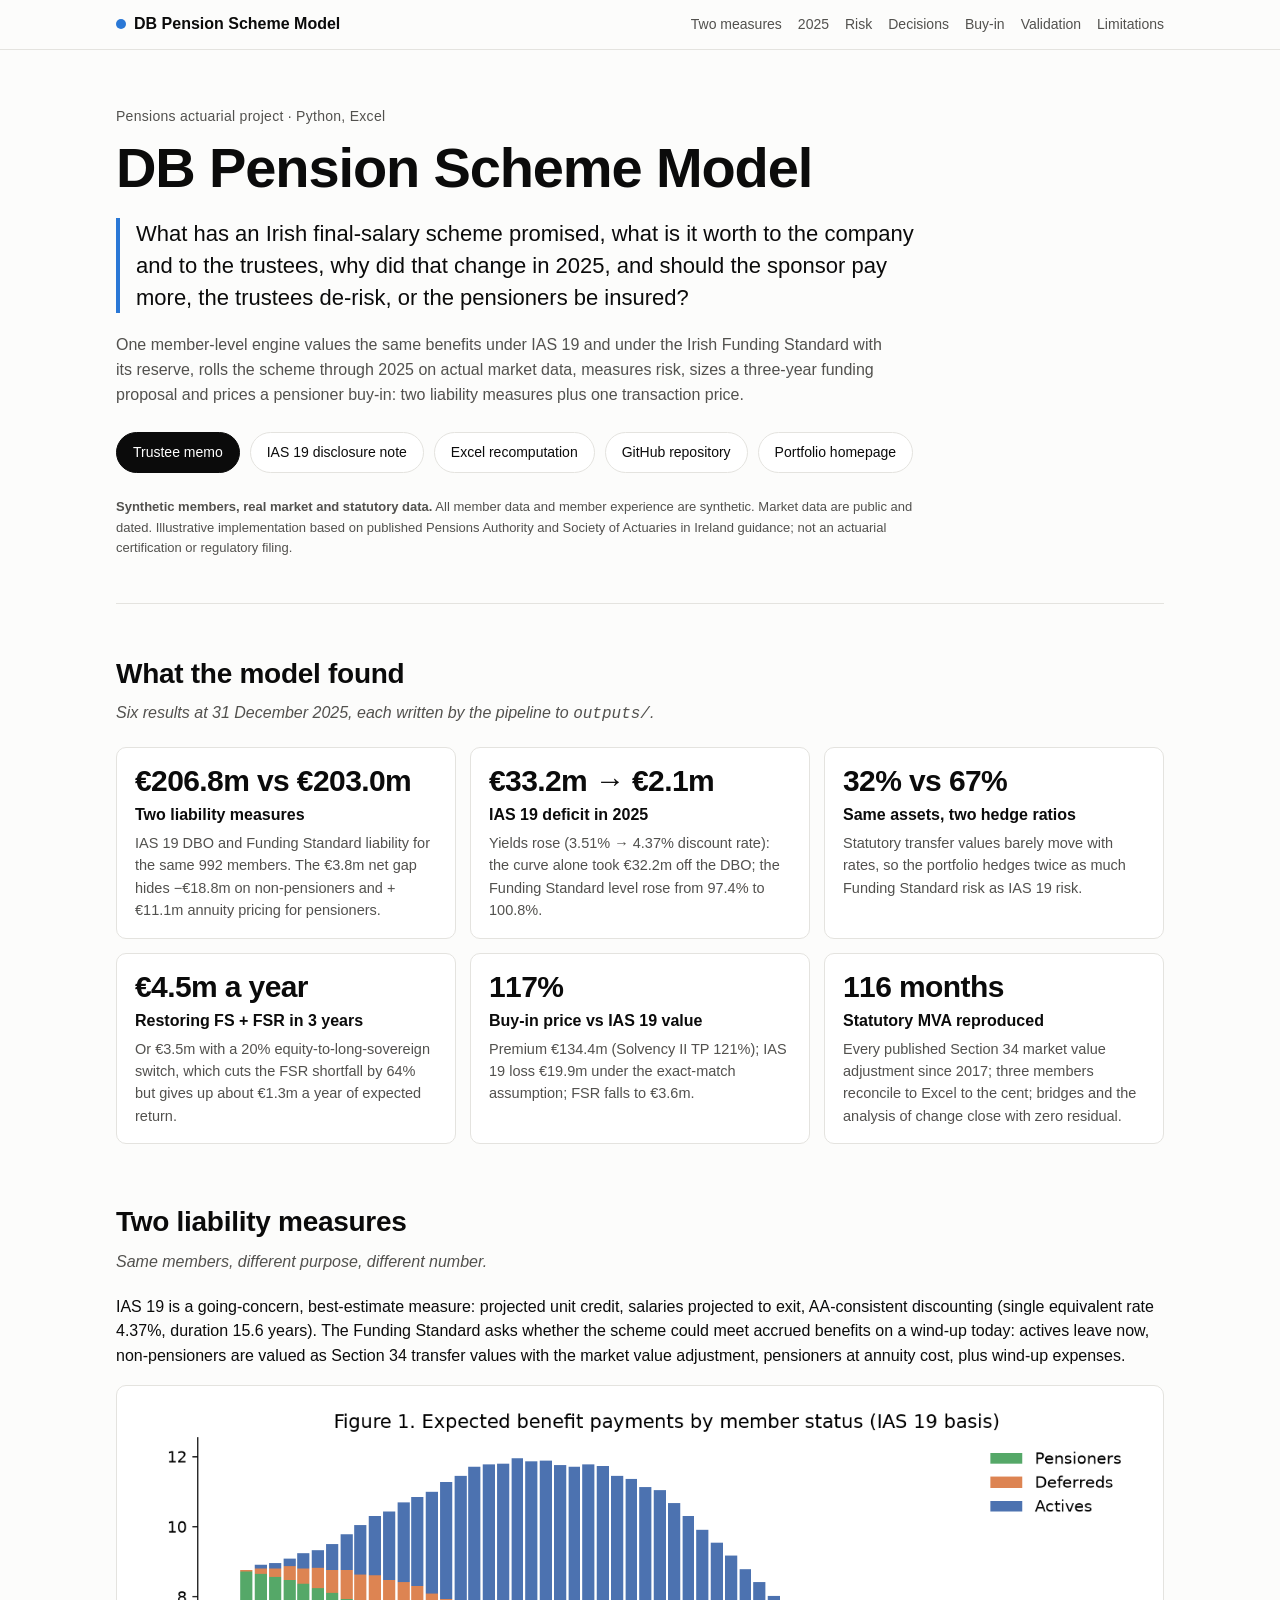
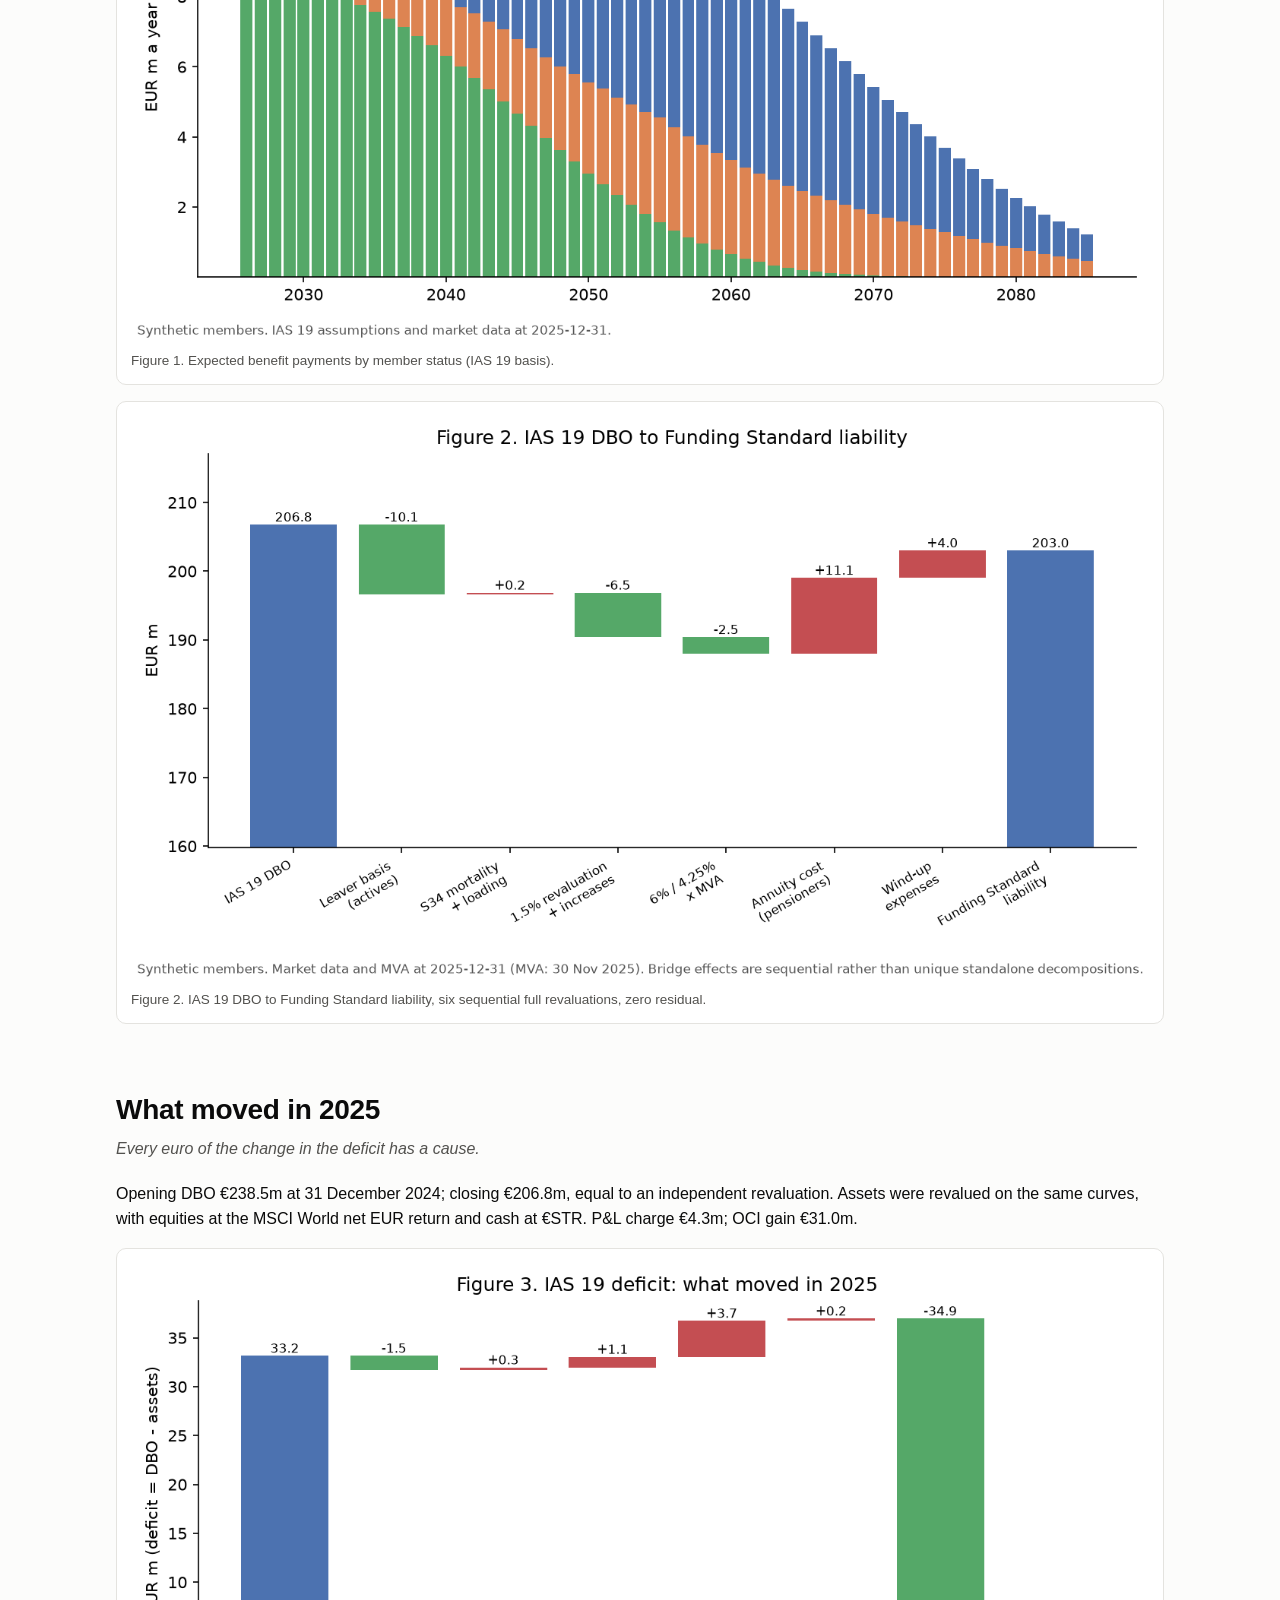
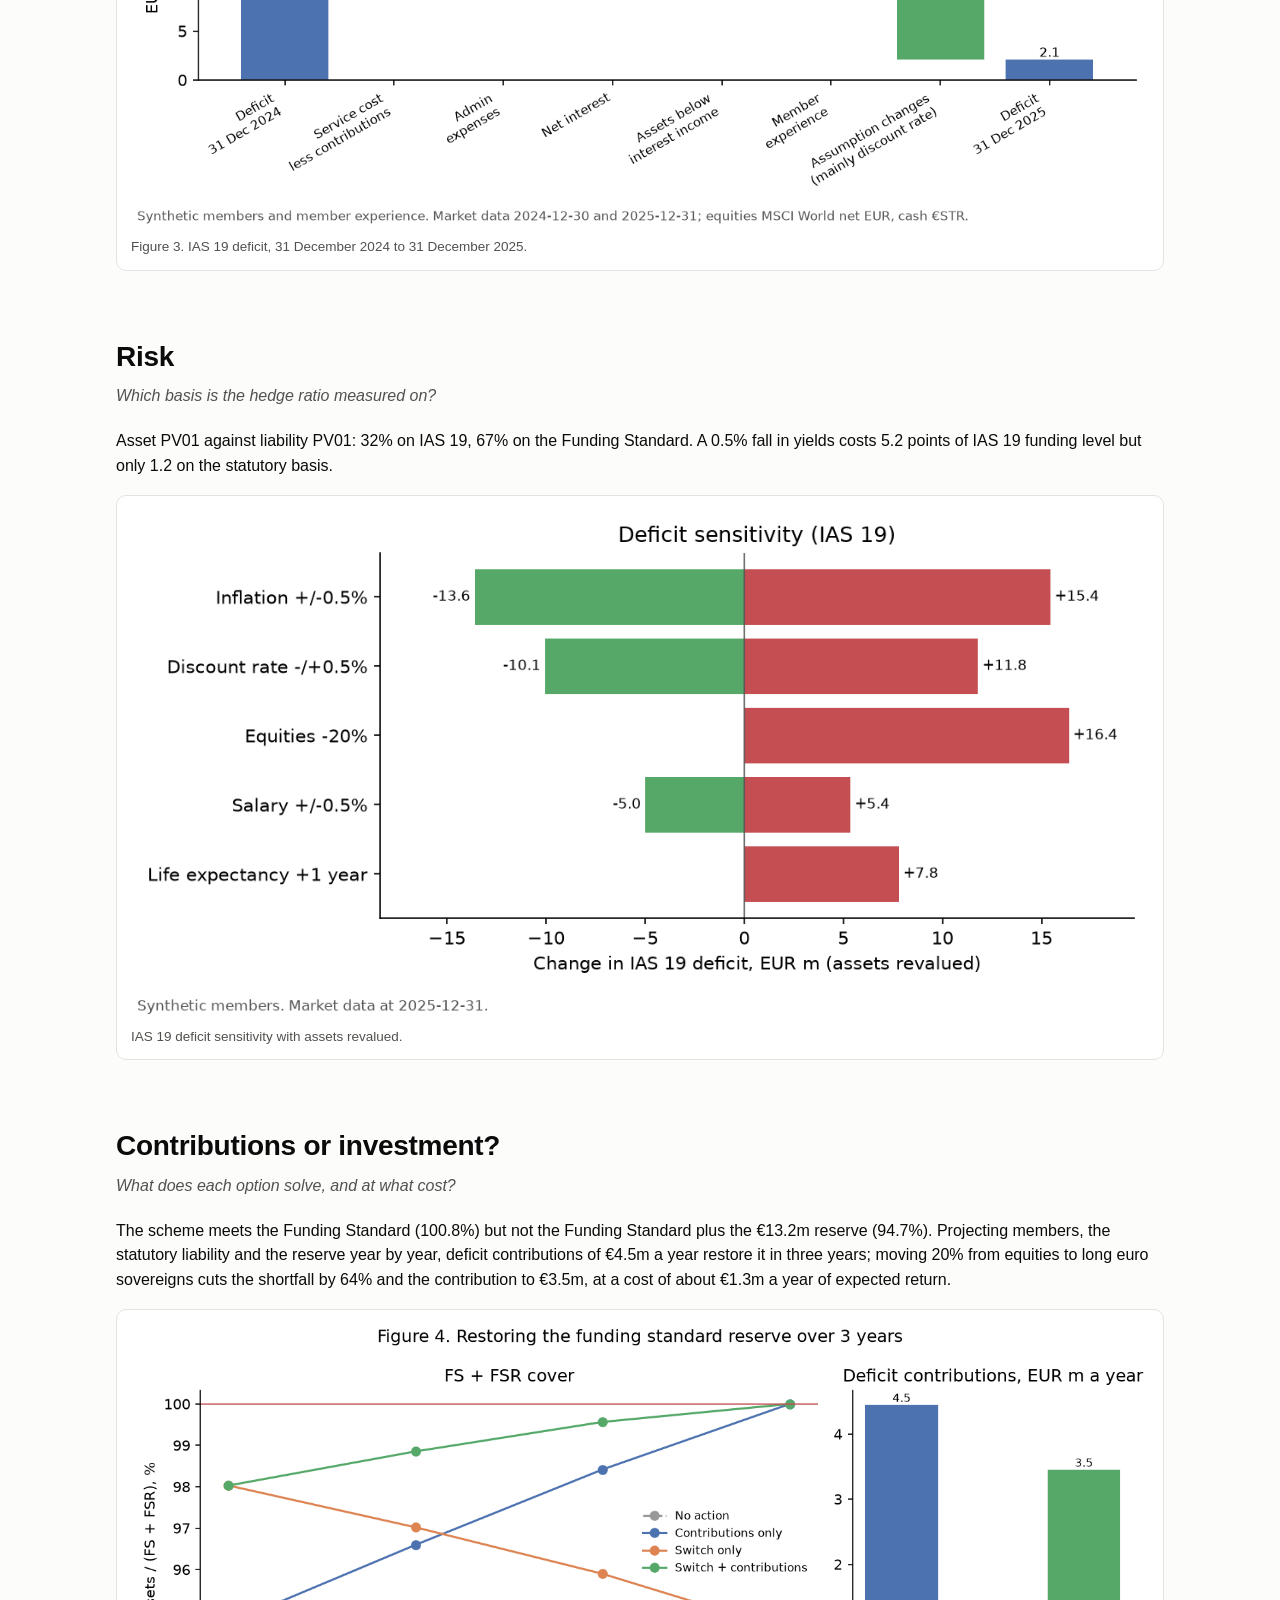
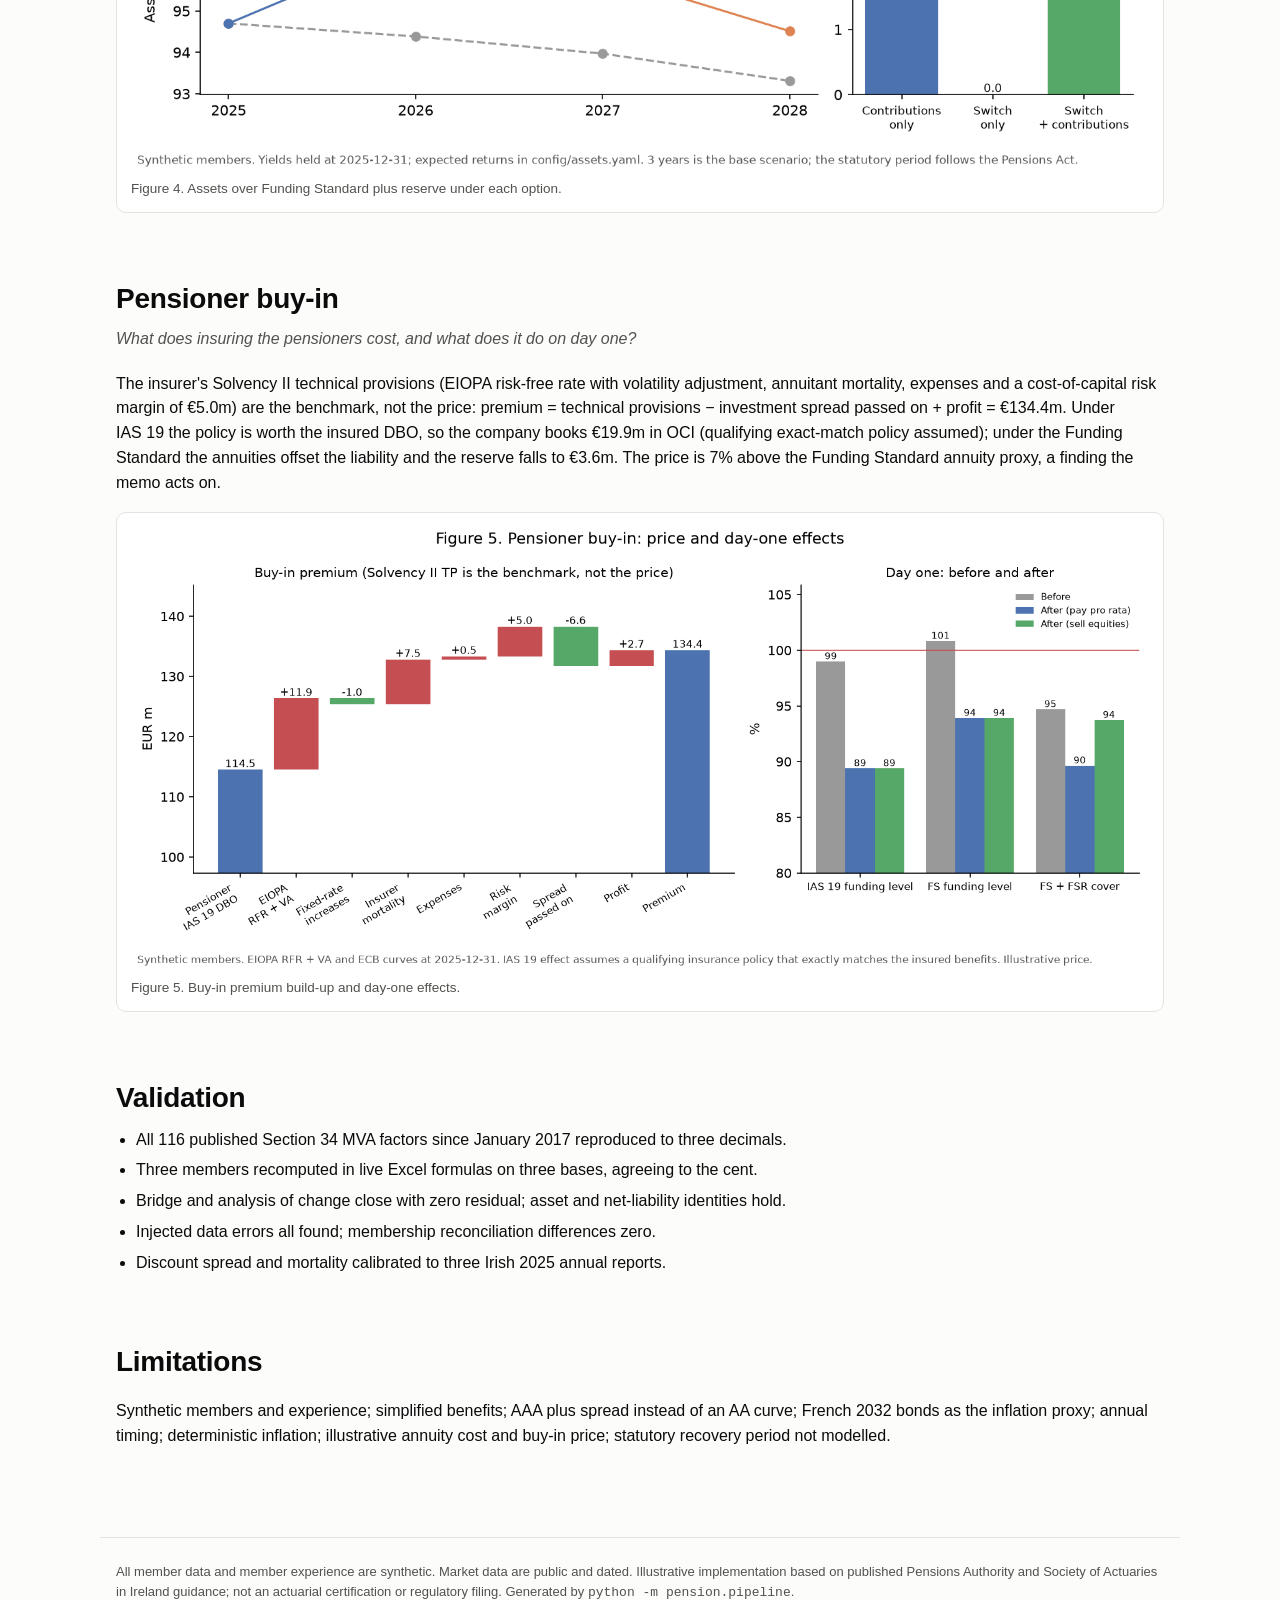
==== docs/index.html @ 8f92ecb2 "M12: packaging (memo, README, GitHub Pages page) Trustee memo, README and docs/index.html generated " ====
<!doctype html>
<html lang="en">
<head>
  <meta charset="utf-8">
  <meta name="viewport" content="width=device-width, initial-scale=1">
  <title>DB Pension Scheme Model</title>
  <meta name="description" content="IAS 19, the Irish Funding Standard and reserve, a 2025 analysis of change, risk, a funding proposal and a pensioner buy-in for a synthetic Irish final-salary scheme.">
  <link rel="icon" type="image/svg+xml" href="./assets/favicon.svg">
  <link rel="stylesheet" href="./styles/site.css">
</head>
<body>
<header class="topbar">
  <div class="topbar-inner">
    <a class="brand" href="#top"><span class="brand-dot"></span>DB Pension <span class="long">Scheme Model</span></a>
    <nav class="topnav" aria-label="Sections">
      <a href="#measures">Two measures</a>
      <a href="#change">2025</a>
      <a href="#risk">Risk</a>
      <a href="#decisions">Decisions</a>
      <a href="#buyin">Buy-in</a>
      <a href="#validation">Validation</a>
      <a href="#limitations">Limitations</a>
    </nav>
  </div>
</header>
<main id="top">
  <section class="hero" aria-labelledby="title">
    <p class="eyebrow">Pensions actuarial project · Python, Excel</p>
    <h1 id="title">DB Pension Scheme Model</h1>
    <p class="question">What has an Irish final-salary scheme promised, what is it worth to the company and to the trustees, why did that change in 2025, and should the sponsor pay more, the trustees de-risk, or the pensioners be insured?</p>
    <p class="lede">One member-level engine values the same benefits under IAS&nbsp;19 and under the Irish Funding Standard with its reserve, rolls the scheme through 2025 on actual market data, measures risk, sizes a three-year funding proposal and prices a pensioner buy-in: two liability measures plus one transaction price.</p>
    <div class="links">
      <a class="btn primary" href="https://github.com/pnlync/db-pension/blob/main/reports/trustee_memo.md">Trustee memo</a>
      <a class="btn" href="https://github.com/pnlync/db-pension/blob/main/reports/disclosure_note.md">IAS 19 disclosure note</a>
      <a class="btn" href="./assets/excel_checks.xlsx">Excel recomputation</a>
      <a class="btn" href="https://github.com/pnlync/db-pension">GitHub repository</a>
      <a class="btn" href="https://pnlync.github.io/actuarial/">Portfolio homepage</a>
    </div>
    <p class="honesty"><strong>Synthetic members, real market and statutory data.</strong> All member data and member experience are synthetic. Market data are public and dated. Illustrative implementation based on published Pensions Authority and Society of Actuaries in Ireland guidance; not an actuarial certification or regulatory filing.</p>
  </section>

  <section id="overview"><h2>What the model found</h2>
    <p class="section-q">Six results at 31 December 2025, each written by the pipeline to <code>outputs/</code>.</p>
    <div class="findings"><div class="finding"><div class="num">€206.8m vs €203.0m</div><div class="label">Two liability measures</div><p>IAS 19 DBO and Funding Standard liability for the same 992 members. The €3.8m net gap hides −€18.8m on non-pensioners and +€11.1m annuity pricing for pensioners.</p></div><div class="finding"><div class="num">€33.2m → €2.1m</div><div class="label">IAS 19 deficit in 2025</div><p>Yields rose (3.51% → 4.37% discount rate): the curve alone took €32.2m off the DBO; the Funding Standard level rose from 97.4% to 100.8%.</p></div><div class="finding"><div class="num">32% vs 67%</div><div class="label">Same assets, two hedge ratios</div><p>Statutory transfer values barely move with rates, so the portfolio hedges twice as much Funding Standard risk as IAS 19 risk.</p></div><div class="finding"><div class="num">€4.5m a year</div><div class="label">Restoring FS + FSR in 3 years</div><p>Or €3.5m with a 20% equity-to-long-sovereign switch, which cuts the FSR shortfall by 64% but gives up about €1.3m a year of expected return.</p></div><div class="finding"><div class="num">117%</div><div class="label">Buy-in price vs IAS 19 value</div><p>Premium €134.4m (Solvency II TP 121%); IAS 19 loss €19.9m under the exact-match assumption; FSR falls to €3.6m.</p></div><div class="finding"><div class="num">116 months</div><div class="label">Statutory MVA reproduced</div><p>Every published Section 34 market value adjustment since 2017; three members reconcile to Excel to the cent; bridges and the analysis of change close with zero residual.</p></div></div>
  </section>

  <section id="measures"><h2>Two liability measures</h2>
    <p class="section-q">Same members, different purpose, different number.</p>
    <p>IAS&nbsp;19 is a going-concern, best-estimate measure: projected unit credit, salaries projected to exit, AA-consistent discounting (single equivalent rate 4.37%, duration 15.6 years). The Funding Standard asks whether the scheme could meet accrued benefits on a wind-up today: actives leave now, non-pensioners are valued as Section&nbsp;34 transfer values with the market value adjustment, pensioners at annuity cost, plus wind-up expenses.</p>
    <figure><img src="./figures/fig1_cashflows.png" alt="Figure 1. Expected benefit payments by member status (IAS 19 basis)." loading="lazy"><figcaption>Figure 1. Expected benefit payments by member status (IAS 19 basis).</figcaption></figure>
    <figure><img src="./figures/fig2_bridge.png" alt="Figure 2. IAS 19 DBO to Funding Standard liability, six sequential full revaluations, zero residual." loading="lazy"><figcaption>Figure 2. IAS 19 DBO to Funding Standard liability, six sequential full revaluations, zero residual.</figcaption></figure>
  </section>

  <section id="change"><h2>What moved in 2025</h2>
    <p class="section-q">Every euro of the change in the deficit has a cause.</p>
    <p>Opening DBO €238.5m at 31 December 2024; closing €206.8m, equal to an independent revaluation. Assets were revalued on the same curves, with equities at the MSCI World net EUR return and cash at €STR. P&amp;L charge €4.3m; OCI gain €31.0m.</p>
    <figure><img src="./figures/fig3_deficit_waterfall.png" alt="Figure 3. IAS 19 deficit, 31 December 2024 to 31 December 2025." loading="lazy"><figcaption>Figure 3. IAS 19 deficit, 31 December 2024 to 31 December 2025.</figcaption></figure>
  </section>

  <section id="risk"><h2>Risk</h2>
    <p class="section-q">Which basis is the hedge ratio measured on?</p>
    <p>Asset PV01 against liability PV01: 32% on IAS&nbsp;19, 67% on the Funding Standard. A 0.5% fall in yields costs 5.2 points of IAS&nbsp;19 funding level but only 1.2 on the statutory basis.</p>
    <figure><img src="./figures/fig_tornado.png" alt="IAS 19 deficit sensitivity with assets revalued." loading="lazy"><figcaption>IAS 19 deficit sensitivity with assets revalued.</figcaption></figure>
  </section>

  <section id="decisions"><h2>Contributions or investment?</h2>
    <p class="section-q">What does each option solve, and at what cost?</p>
    <p>The scheme meets the Funding Standard (100.8%) but not the Funding Standard plus the €13.2m reserve (94.7%). Projecting members, the statutory liability and the reserve year by year, deficit contributions of €4.5m a year restore it in three years; moving 20% from equities to long euro sovereigns cuts the shortfall by 64% and the contribution to €3.5m, at a cost of about €1.3m a year of expected return.</p>
    <figure><img src="./figures/fig4_funding_paths.png" alt="Figure 4. Assets over Funding Standard plus reserve under each option." loading="lazy"><figcaption>Figure 4. Assets over Funding Standard plus reserve under each option.</figcaption></figure>
  </section>

  <section id="buyin"><h2>Pensioner buy-in</h2>
    <p class="section-q">What does insuring the pensioners cost, and what does it do on day one?</p>
    <p>The insurer's Solvency&nbsp;II technical provisions (EIOPA risk-free rate with volatility adjustment, annuitant mortality, expenses and a cost-of-capital risk margin of €5.0m) are the benchmark, not the price: premium = technical provisions − investment spread passed on + profit = €134.4m. Under IAS&nbsp;19 the policy is worth the insured DBO, so the company books €19.9m in OCI (qualifying exact-match policy assumed); under the Funding Standard the annuities offset the liability and the reserve falls to €3.6m. The price is 7% above the Funding Standard annuity proxy, a finding the memo acts on.</p>
    <figure><img src="./figures/fig5_buyin.png" alt="Figure 5. Buy-in premium build-up and day-one effects." loading="lazy"><figcaption>Figure 5. Buy-in premium build-up and day-one effects.</figcaption></figure>
  </section>

  <section id="validation"><h2>Validation</h2>
    <ul class="tight">
      <li>All 116 published Section 34 MVA factors since January 2017 reproduced to three decimals.</li>
      <li>Three members recomputed in live Excel formulas on three bases, agreeing to the cent.</li>
      <li>Bridge and analysis of change close with zero residual; asset and net-liability identities hold.</li>
      <li>Injected data errors all found; membership reconciliation differences zero.</li>
      <li>Discount spread and mortality calibrated to three Irish 2025 annual reports.</li>
    </ul>
  </section>

  <section id="limitations"><h2>Limitations</h2>
    <p>Synthetic members and experience; simplified benefits; AAA plus spread instead of an AA curve; French 2032 bonds as the inflation proxy; annual timing; deterministic inflation; illustrative annuity cost and buy-in price; statutory recovery period not modelled.</p>
  </section>
</main>
<footer>All member data and member experience are synthetic. Market data are public and dated. Illustrative implementation based on published Pensions Authority and Society of Actuaries in Ireland guidance; not an actuarial certification or regulatory filing. Generated by <code>python -m pension.pipeline</code>.</footer>
</body>
</html>
---- docs/styles/site.css ----
:root {
  --surface: #fcfcfb;
  --panel: #f4f3ef;
  --ink: #0b0b0b;
  --ink-2: #52514e;
  --rule: #e4e3df;
  --accent: #2a78d6;
  --accent-2: #eb6834;
  --max: 1080px;
}

* { box-sizing: border-box; }
html { scroll-behavior: smooth; }
body {
  margin: 0;
  background: var(--surface);
  color: var(--ink);
  font: 16px/1.55 "Helvetica Neue", Arial, system-ui, sans-serif;
}
a { color: var(--accent); text-decoration: none; }
a:hover { text-decoration: underline; }
img { max-width: 100%; height: auto; display: block; }

.topbar {
  position: sticky; top: 0; z-index: 10;
  background: rgba(252, 252, 251, 0.94);
  backdrop-filter: blur(6px);
  border-bottom: 1px solid var(--rule);
}
.topbar-inner {
  max-width: var(--max); margin: 0 auto; padding: 12px 16px;
  display: flex; gap: 20px; align-items: center; justify-content: space-between;
}
.brand { font-weight: 700; color: var(--ink); white-space: nowrap; }
.brand-dot { display: inline-block; width: 10px; height: 10px; border-radius: 50%; background: var(--accent); margin-right: 8px; }
.topnav { display: flex; gap: 16px; overflow-x: auto; font-size: 14px; scrollbar-width: none; }
.topnav a { color: var(--ink-2); white-space: nowrap; }
.topnav a:hover { color: var(--ink); }

main { max-width: var(--max); margin: 0 auto; padding: 0 16px 64px; }

.hero { padding: 56px 0 32px; border-bottom: 1px solid var(--rule); }
.eyebrow { color: var(--ink-2); font-size: 14px; letter-spacing: 0.02em; margin: 0 0 12px; }
.hero h1 { font-size: clamp(34px, 6vw, 56px); line-height: 1.04; margin: 0 0 20px; letter-spacing: -0.02em; }
.question {
  font-size: clamp(18px, 2.3vw, 22px); line-height: 1.45; max-width: 820px; margin: 0 0 20px;
  border-left: 4px solid var(--accent); padding-left: 16px;
}
.lede { color: var(--ink-2); max-width: 780px; margin: 0 0 24px; }
.links { display: flex; flex-wrap: wrap; gap: 10px; }
.btn {
  display: inline-block; padding: 9px 16px; border-radius: 999px; border: 1px solid var(--rule);
  background: #fff; color: var(--ink); font-size: 14px;
}
.btn.primary { background: var(--ink); color: #fff; border-color: var(--ink); }
.btn:hover { text-decoration: none; border-color: var(--ink-2); }
.honesty { margin-top: 24px; font-size: 13px; color: var(--ink-2); max-width: 820px; }

section { padding: 48px 0 8px; scroll-margin-top: 56px; }
section h2 { font-size: 28px; margin: 0 0 6px; letter-spacing: -0.01em; }
.section-q { color: var(--ink-2); margin: 0 0 20px; font-style: italic; }
section h3 { font-size: 17px; margin: 24px 0 8px; }

.findings { display: grid; grid-template-columns: repeat(auto-fit, minmax(300px, 1fr)); gap: 14px; margin-top: 8px; }
.finding { background: #fff; border: 1px solid var(--rule); border-radius: 10px; padding: 16px 18px; }
.finding .num { font-size: 30px; font-weight: 700; letter-spacing: -0.02em; line-height: 1.1; }
.finding .label { font-weight: 600; margin: 6px 0 4px; }
.finding p { margin: 0; color: var(--ink-2); font-size: 14.5px; }

.chain { display: flex; flex-wrap: wrap; gap: 8px; align-items: center; margin: 8px 0 0; font-size: 14px; }
.chain span { background: var(--panel); border-radius: 6px; padding: 6px 10px; }
.chain i { color: var(--ink-2); font-style: normal; }

figure { margin: 16px 0 8px; background: #fff; border: 1px solid var(--rule); border-radius: 10px; padding: 10px; }
figcaption { font-size: 13.5px; color: var(--ink-2); padding: 8px 4px 2px; }
.two-col { display: grid; grid-template-columns: 1fr 1fr; gap: 16px; }

.table-wrap { overflow-x: auto; margin: 12px 0; }
table { border-collapse: collapse; width: 100%; font-size: 14px; min-width: 520px; }
th, td { text-align: left; padding: 7px 10px; border-bottom: 1px solid var(--rule); vertical-align: top; }
th { border-bottom: 2px solid var(--ink); font-weight: 600; }
td.n, th.n { text-align: right; font-variant-numeric: tabular-nums; white-space: nowrap; }

.note { background: var(--panel); border-radius: 8px; padding: 12px 14px; font-size: 14.5px; margin: 14px 0; }
.note strong { color: var(--ink); }
ul.tight { padding-left: 20px; margin: 8px 0; }
ul.tight li { margin-bottom: 6px; }

footer { max-width: var(--max); margin: 0 auto; padding: 24px 16px 48px; color: var(--ink-2); font-size: 13px; border-top: 1px solid var(--rule); }

@media (max-width: 760px) {
  .two-col { grid-template-columns: 1fr; }
  .topnav { gap: 12px; }
  .brand span.long { display: none; }
  section h2 { font-size: 24px; }
}
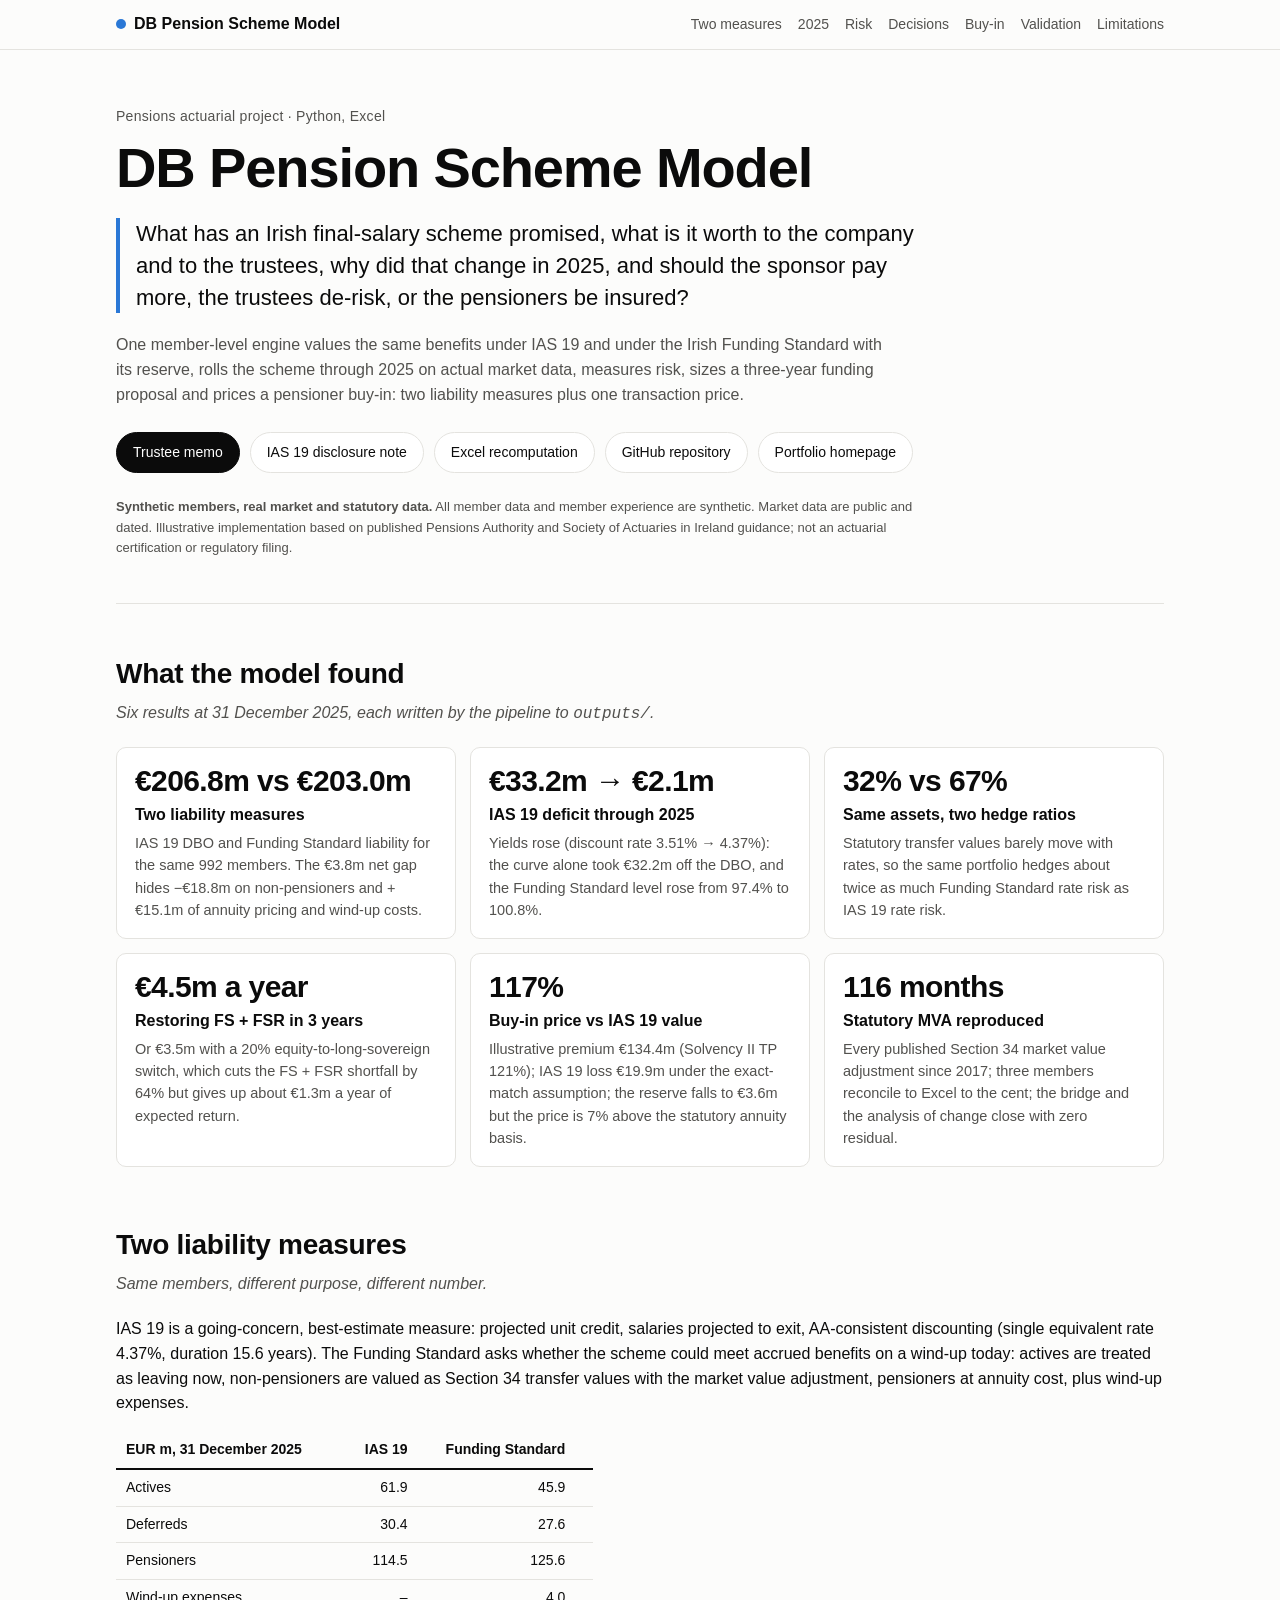
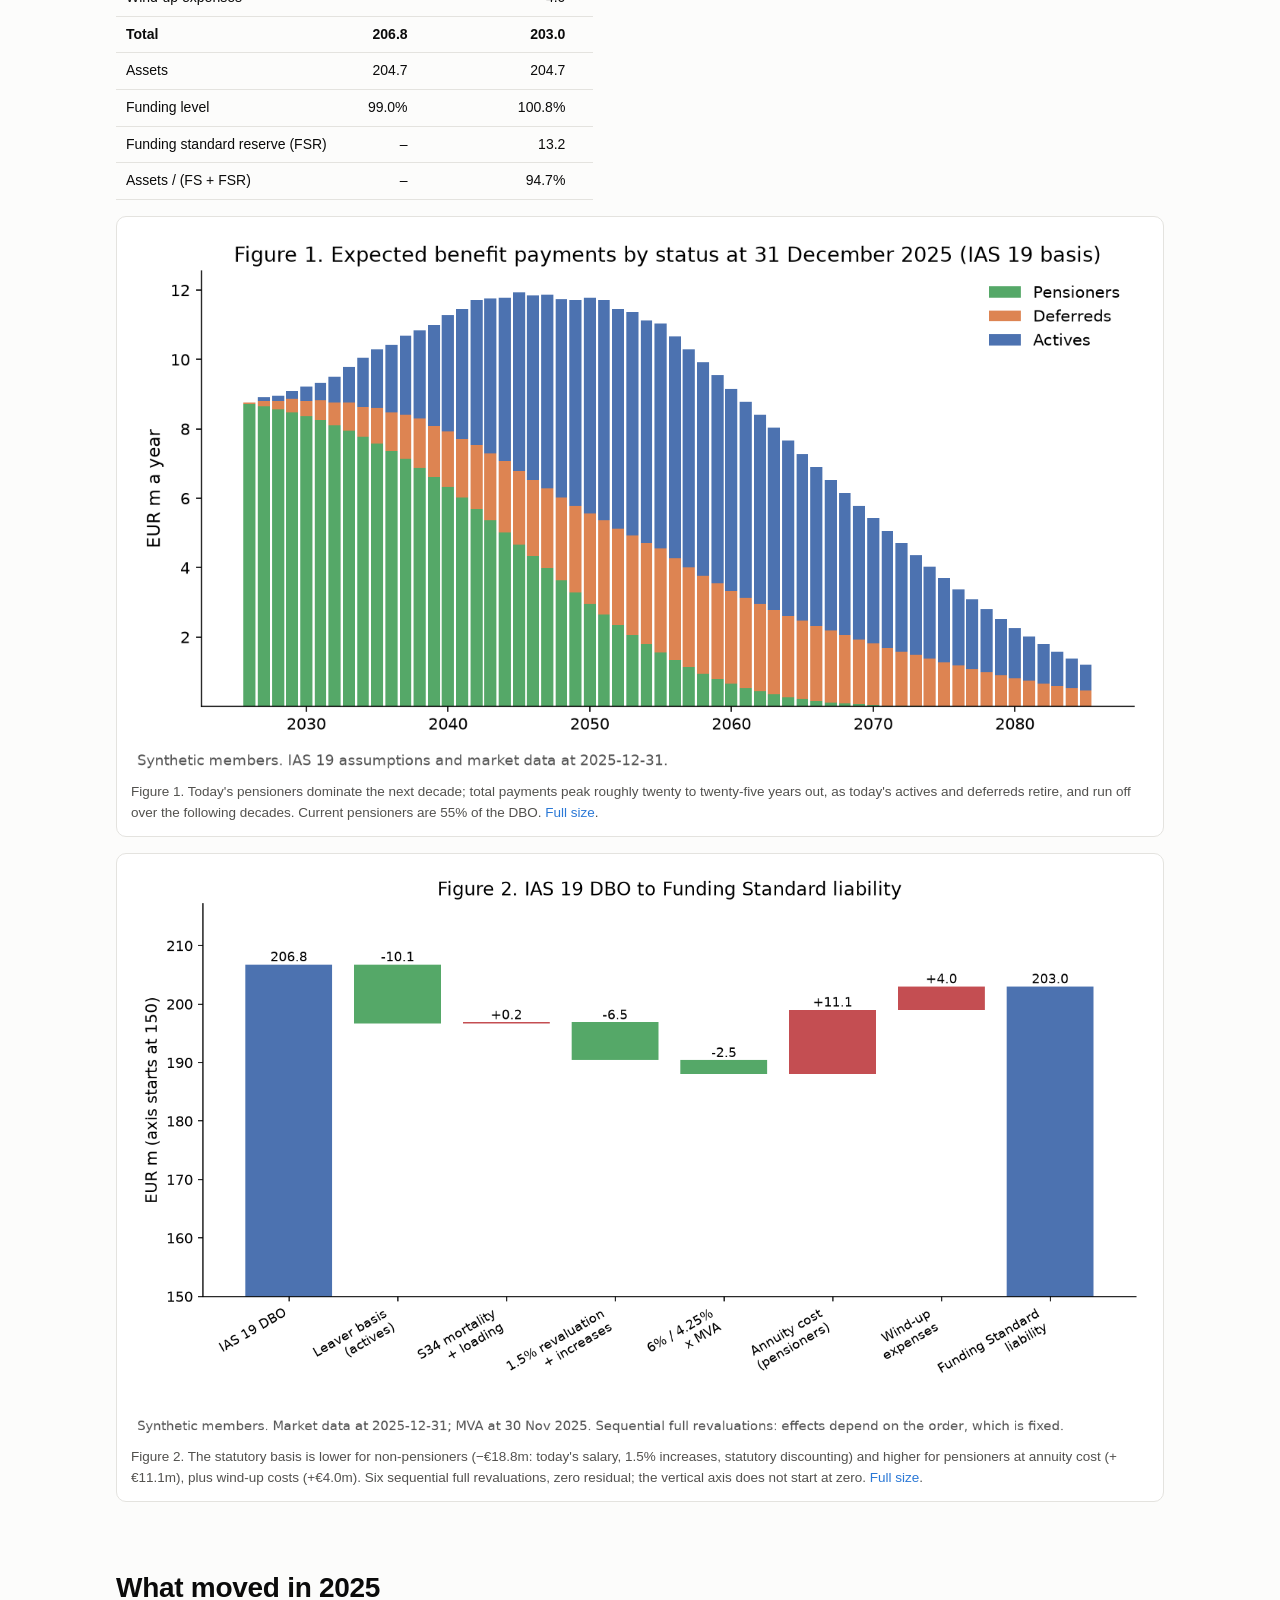
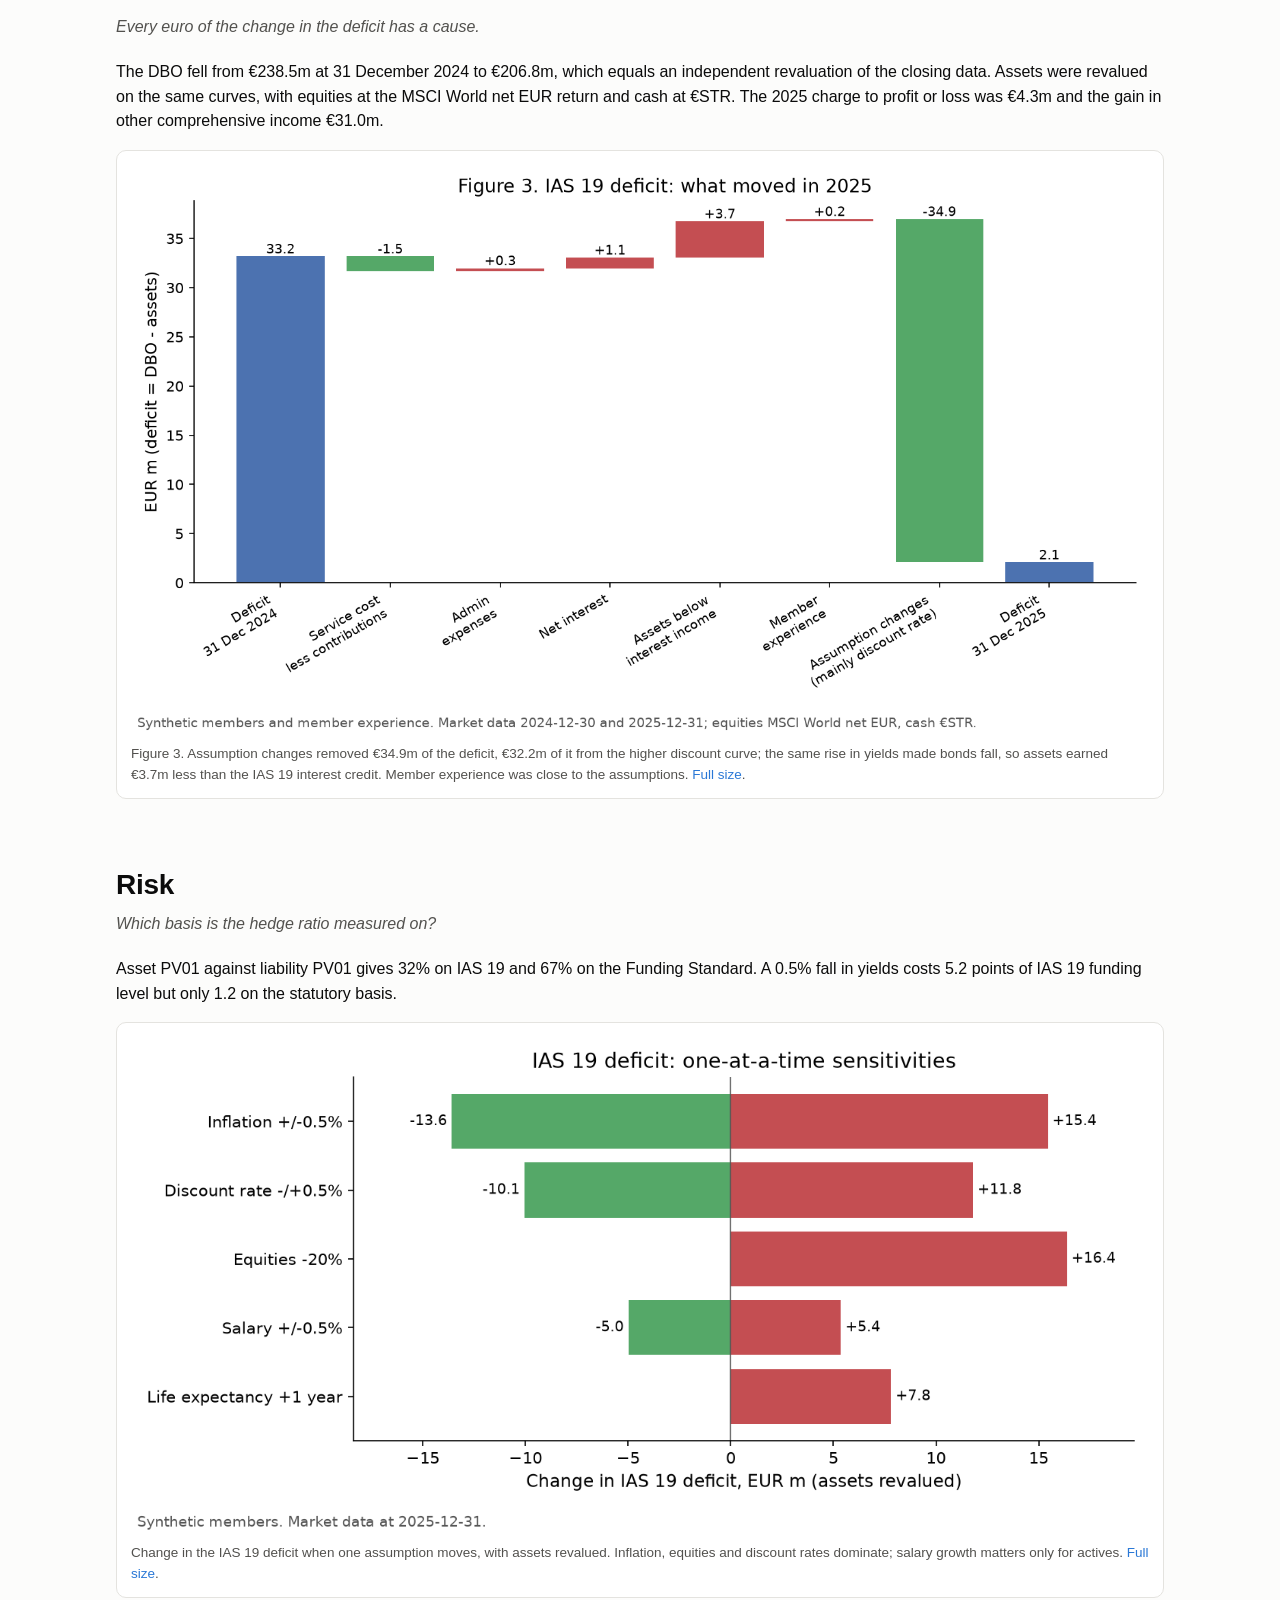
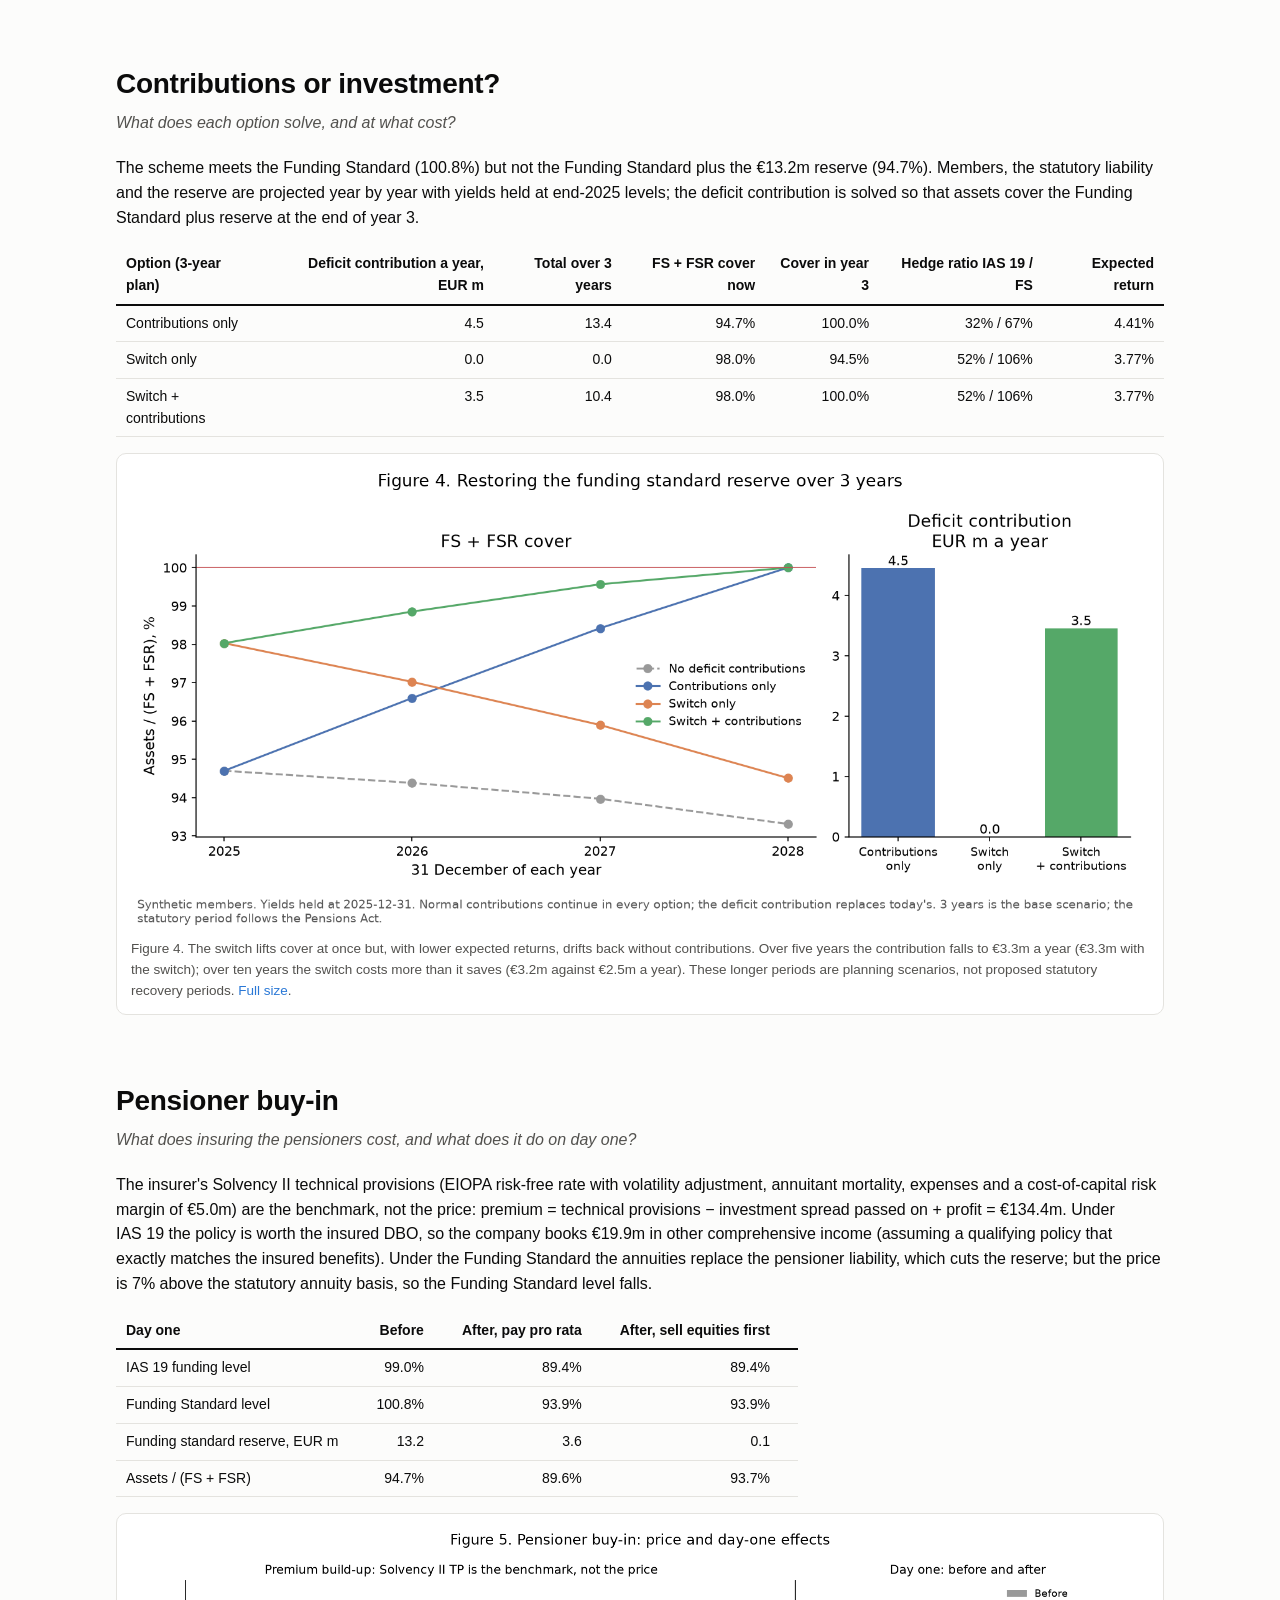
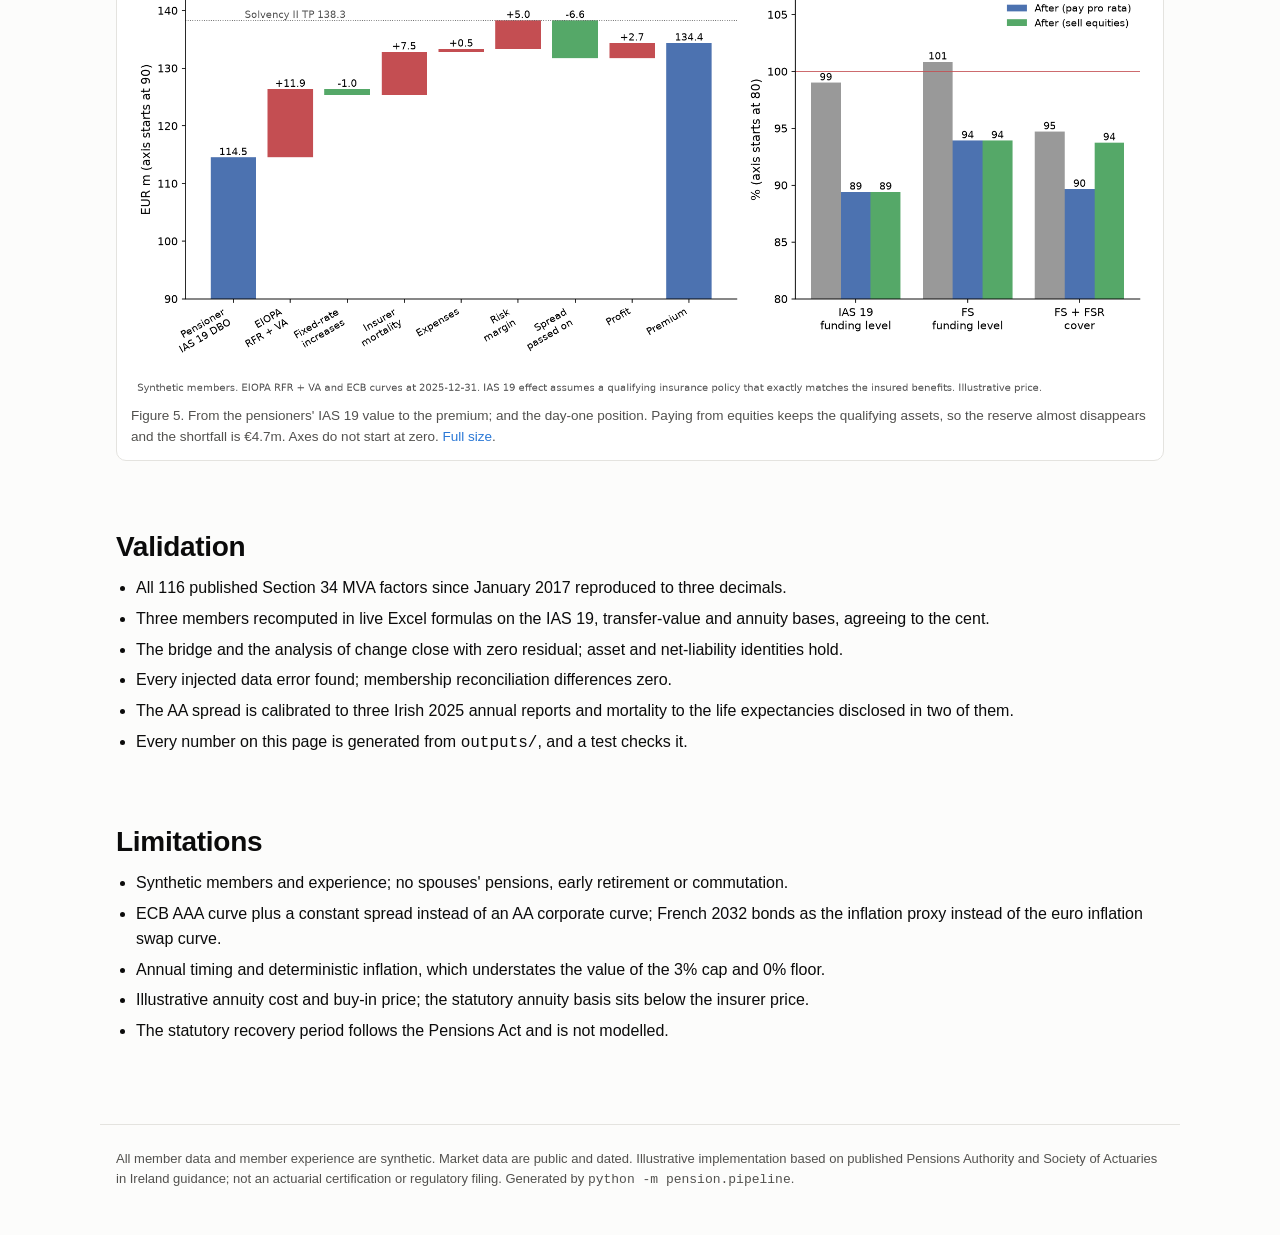
==== commit 76c45909: "Review fixes: page tables, figure legibility and wording Web page: HTML tables for the two measures," ====
--- a/docs/index.html
+++ b/docs/index.html
@@ -7,6 +7,12 @@
   <meta name="description" content="IAS 19, the Irish Funding Standard and reserve, a 2025 analysis of change, risk, a funding proposal and a pensioner buy-in for a synthetic Irish final-salary scheme.">
   <link rel="icon" type="image/svg+xml" href="./assets/favicon.svg">
   <link rel="stylesheet" href="./styles/site.css">
+  <style>
+    table.compact { min-width: 0; width: auto; }
+    table.compact td, table.compact th { padding-right: 28px; }
+    th.n { white-space: normal; }
+    @media (max-width: 760px) { table { font-size: 13px; } th, td { padding: 6px 6px; } }
+  </style>
 </head>
 <body>
 <header class="topbar">
@@ -39,54 +45,64 @@
     <p class="honesty"><strong>Synthetic members, real market and statutory data.</strong> All member data and member experience are synthetic. Market data are public and dated. Illustrative implementation based on published Pensions Authority and Society of Actuaries in Ireland guidance; not an actuarial certification or regulatory filing.</p>
   </section>
 
-  <section id="overview"><h2>What the model found</h2>
+  <section id="overview" aria-labelledby="h-overview"><h2 id="h-overview">What the model found</h2>
     <p class="section-q">Six results at 31 December 2025, each written by the pipeline to <code>outputs/</code>.</p>
-    <div class="findings"><div class="finding"><div class="num">€206.8m vs €203.0m</div><div class="label">Two liability measures</div><p>IAS 19 DBO and Funding Standard liability for the same 992 members. The €3.8m net gap hides −€18.8m on non-pensioners and +€11.1m annuity pricing for pensioners.</p></div><div class="finding"><div class="num">€33.2m → €2.1m</div><div class="label">IAS 19 deficit in 2025</div><p>Yields rose (3.51% → 4.37% discount rate): the curve alone took €32.2m off the DBO; the Funding Standard level rose from 97.4% to 100.8%.</p></div><div class="finding"><div class="num">32% vs 67%</div><div class="label">Same assets, two hedge ratios</div><p>Statutory transfer values barely move with rates, so the portfolio hedges twice as much Funding Standard risk as IAS 19 risk.</p></div><div class="finding"><div class="num">€4.5m a year</div><div class="label">Restoring FS + FSR in 3 years</div><p>Or €3.5m with a 20% equity-to-long-sovereign switch, which cuts the FSR shortfall by 64% but gives up about €1.3m a year of expected return.</p></div><div class="finding"><div class="num">117%</div><div class="label">Buy-in price vs IAS 19 value</div><p>Premium €134.4m (Solvency II TP 121%); IAS 19 loss €19.9m under the exact-match assumption; FSR falls to €3.6m.</p></div><div class="finding"><div class="num">116 months</div><div class="label">Statutory MVA reproduced</div><p>Every published Section 34 market value adjustment since 2017; three members reconcile to Excel to the cent; bridges and the analysis of change close with zero residual.</p></div></div>
+    <div class="findings"><div class="finding"><div class="num">€206.8m vs €203.0m</div><div class="label">Two liability measures</div><p>IAS&nbsp;19 DBO and Funding Standard liability for the same 992 members. The €3.8m net gap hides −€18.8m on non-pensioners and +€15.1m of annuity pricing and wind-up costs.</p></div><div class="finding"><div class="num">€33.2m → €2.1m</div><div class="label">IAS 19 deficit through 2025</div><p>Yields rose (discount rate 3.51% → 4.37%): the curve alone took €32.2m off the DBO, and the Funding Standard level rose from 97.4% to 100.8%.</p></div><div class="finding"><div class="num">32% vs 67%</div><div class="label">Same assets, two hedge ratios</div><p>Statutory transfer values barely move with rates, so the same portfolio hedges about twice as much Funding Standard rate risk as IAS&nbsp;19 rate risk.</p></div><div class="finding"><div class="num">€4.5m a year</div><div class="label">Restoring FS + FSR in 3 years</div><p>Or €3.5m with a 20% equity-to-long-sovereign switch, which cuts the FS + FSR shortfall by 64% but gives up about €1.3m a year of expected return.</p></div><div class="finding"><div class="num">117%</div><div class="label">Buy-in price vs IAS 19 value</div><p>Illustrative premium €134.4m (Solvency&nbsp;II TP 121%); IAS&nbsp;19 loss €19.9m under the exact-match assumption; the reserve falls to €3.6m but the price is 7% above the statutory annuity basis.</p></div><div class="finding"><div class="num">116 months</div><div class="label">Statutory MVA reproduced</div><p>Every published Section&nbsp;34 market value adjustment since 2017; three members reconcile to Excel to the cent; the bridge and the analysis of change close with zero residual.</p></div></div>
   </section>
 
-  <section id="measures"><h2>Two liability measures</h2>
+  <section id="measures" aria-labelledby="h-measures"><h2 id="h-measures">Two liability measures</h2>
     <p class="section-q">Same members, different purpose, different number.</p>
-    <p>IAS&nbsp;19 is a going-concern, best-estimate measure: projected unit credit, salaries projected to exit, AA-consistent discounting (single equivalent rate 4.37%, duration 15.6 years). The Funding Standard asks whether the scheme could meet accrued benefits on a wind-up today: actives leave now, non-pensioners are valued as Section&nbsp;34 transfer values with the market value adjustment, pensioners at annuity cost, plus wind-up expenses.</p>
-    <figure><img src="./figures/fig1_cashflows.png" alt="Figure 1. Expected benefit payments by member status (IAS 19 basis)." loading="lazy"><figcaption>Figure 1. Expected benefit payments by member status (IAS 19 basis).</figcaption></figure>
-    <figure><img src="./figures/fig2_bridge.png" alt="Figure 2. IAS 19 DBO to Funding Standard liability, six sequential full revaluations, zero residual." loading="lazy"><figcaption>Figure 2. IAS 19 DBO to Funding Standard liability, six sequential full revaluations, zero residual.</figcaption></figure>
+    <p>IAS&nbsp;19 is a going-concern, best-estimate measure: projected unit credit, salaries projected to exit, AA-consistent discounting (single equivalent rate 4.37%, duration 15.6 years). The Funding Standard asks whether the scheme could meet accrued benefits on a wind-up today: actives are treated as leaving now, non-pensioners are valued as Section&nbsp;34 transfer values with the market value adjustment, pensioners at annuity cost, plus wind-up expenses.</p>
+    <div class="table-wrap"><table class="compact"><thead><tr><th>EUR m, 31 December 2025</th><th class=n>IAS 19</th><th class=n>Funding Standard</th></tr></thead><tbody><tr><td>Actives</td><td class=n>61.9</td><td class=n>45.9</td></tr><tr><td>Deferreds</td><td class=n>30.4</td><td class=n>27.6</td></tr><tr><td>Pensioners</td><td class=n>114.5</td><td class=n>125.6</td></tr><tr><td>Wind-up expenses</td><td class=n>–</td><td class=n>4.0</td></tr><tr><td><strong>Total</strong></td><td class=n><strong>206.8</strong></td><td class=n><strong>203.0</strong></td></tr><tr><td>Assets</td><td class=n>204.7</td><td class=n>204.7</td></tr><tr><td>Funding level</td><td class=n>99.0%</td><td class=n>100.8%</td></tr><tr><td>Funding standard reserve (FSR)</td><td class=n>–</td><td class=n>13.2</td></tr><tr><td>Assets / (FS + FSR)</td><td class=n>–</td><td class=n>94.7%</td></tr></tbody></table></div>
+    <figure><a href="./figures/fig1_cashflows.png" title="Open full size"><img src="./figures/fig1_cashflows.png" alt="Stacked bars of expected benefit payments by year and member status" width="1350" height="720"></a><figcaption>Figure 1. Today's pensioners dominate the next decade; total payments peak roughly twenty to twenty-five years out, as today's actives and deferreds retire, and run off over the following decades. Current pensioners are 55% of the DBO. <a href="./figures/fig1_cashflows.png">Full size</a>.</figcaption></figure>
+    <figure><a href="./figures/fig2_bridge.png" title="Open full size"><img src="./figures/fig2_bridge.png" alt="Waterfall from the IAS 19 DBO to the Funding Standard liability" width="1500" height="840"></a><figcaption>Figure 2. The statutory basis is lower for non-pensioners (−€18.8m: today's salary, 1.5% increases, statutory discounting) and higher for pensioners at annuity cost (+€11.1m), plus wind-up costs (+€4.0m). Six sequential full revaluations, zero residual; the vertical axis does not start at zero. <a href="./figures/fig2_bridge.png">Full size</a>.</figcaption></figure>
   </section>
 
-  <section id="change"><h2>What moved in 2025</h2>
+  <section id="change" aria-labelledby="h-change"><h2 id="h-change">What moved in 2025</h2>
     <p class="section-q">Every euro of the change in the deficit has a cause.</p>
-    <p>Opening DBO €238.5m at 31 December 2024; closing €206.8m, equal to an independent revaluation. Assets were revalued on the same curves, with equities at the MSCI World net EUR return and cash at €STR. P&amp;L charge €4.3m; OCI gain €31.0m.</p>
-    <figure><img src="./figures/fig3_deficit_waterfall.png" alt="Figure 3. IAS 19 deficit, 31 December 2024 to 31 December 2025." loading="lazy"><figcaption>Figure 3. IAS 19 deficit, 31 December 2024 to 31 December 2025.</figcaption></figure>
+    <p>The DBO fell from €238.5m at 31 December 2024 to €206.8m, which equals an independent revaluation of the closing data. Assets were revalued on the same curves, with equities at the MSCI World net EUR return and cash at €STR. The 2025 charge to profit or loss was €4.3m and the gain in other comprehensive income €31.0m.</p>
+    <figure><a href="./figures/fig3_deficit_waterfall.png" title="Open full size"><img src="./figures/fig3_deficit_waterfall.png" alt="Waterfall of the IAS 19 deficit from 31 December 2024 to 31 December 2025" width="1500" height="840"></a><figcaption>Figure 3. Assumption changes removed €34.9m of the deficit, €32.2m of it from the higher discount curve; the same rise in yields made bonds fall, so assets earned €3.7m less than the IAS&nbsp;19 interest credit. Member experience was close to the assumptions. <a href="./figures/fig3_deficit_waterfall.png">Full size</a>.</figcaption></figure>
   </section>
 
-  <section id="risk"><h2>Risk</h2>
+  <section id="risk" aria-labelledby="h-risk"><h2 id="h-risk">Risk</h2>
     <p class="section-q">Which basis is the hedge ratio measured on?</p>
-    <p>Asset PV01 against liability PV01: 32% on IAS&nbsp;19, 67% on the Funding Standard. A 0.5% fall in yields costs 5.2 points of IAS&nbsp;19 funding level but only 1.2 on the statutory basis.</p>
-    <figure><img src="./figures/fig_tornado.png" alt="IAS 19 deficit sensitivity with assets revalued." loading="lazy"><figcaption>IAS 19 deficit sensitivity with assets revalued.</figcaption></figure>
+    <p>Asset PV01 against liability PV01 gives 32% on IAS&nbsp;19 and 67% on the Funding Standard. A 0.5% fall in yields costs 5.2 points of IAS&nbsp;19 funding level but only 1.2 on the statutory basis.</p>
+    <figure><a href="./figures/fig_tornado.png" title="Open full size"><img src="./figures/fig_tornado.png" alt="Tornado chart of IAS 19 deficit sensitivities" width="1350" height="660"></a><figcaption>Change in the IAS&nbsp;19 deficit when one assumption moves, with assets revalued. Inflation, equities and discount rates dominate; salary growth matters only for actives. <a href="./figures/fig_tornado.png">Full size</a>.</figcaption></figure>
   </section>
 
-  <section id="decisions"><h2>Contributions or investment?</h2>
+  <section id="decisions" aria-labelledby="h-decisions"><h2 id="h-decisions">Contributions or investment?</h2>
     <p class="section-q">What does each option solve, and at what cost?</p>
-    <p>The scheme meets the Funding Standard (100.8%) but not the Funding Standard plus the €13.2m reserve (94.7%). Projecting members, the statutory liability and the reserve year by year, deficit contributions of €4.5m a year restore it in three years; moving 20% from equities to long euro sovereigns cuts the shortfall by 64% and the contribution to €3.5m, at a cost of about €1.3m a year of expected return.</p>
-    <figure><img src="./figures/fig4_funding_paths.png" alt="Figure 4. Assets over Funding Standard plus reserve under each option." loading="lazy"><figcaption>Figure 4. Assets over Funding Standard plus reserve under each option.</figcaption></figure>
+    <p>The scheme meets the Funding Standard (100.8%) but not the Funding Standard plus the €13.2m reserve (94.7%). Members, the statutory liability and the reserve are projected year by year with yields held at end-2025 levels; the deficit contribution is solved so that assets cover the Funding Standard plus reserve at the end of year 3.</p>
+    <div class="table-wrap"><table><thead><tr><th>Option (3-year plan)</th><th class=n>Deficit contribution a year, EUR m</th><th class=n>Total over 3 years</th><th class=n>FS + FSR cover now</th><th class=n>Cover in year 3</th><th class=n>Hedge ratio IAS 19 / FS</th><th class=n>Expected return</th></tr></thead><tbody><tr><td>Contributions only</td><td class=n>4.5</td><td class=n>13.4</td><td class=n>94.7%</td><td class=n>100.0%</td><td class=n>32% / 67%</td><td class=n>4.41%</td></tr><tr><td>Switch only</td><td class=n>0.0</td><td class=n>0.0</td><td class=n>98.0%</td><td class=n>94.5%</td><td class=n>52% / 106%</td><td class=n>3.77%</td></tr><tr><td>Switch + contributions</td><td class=n>3.5</td><td class=n>10.4</td><td class=n>98.0%</td><td class=n>100.0%</td><td class=n>52% / 106%</td><td class=n>3.77%</td></tr></tbody></table></div>
+    <figure><a href="./figures/fig4_funding_paths.png" title="Open full size"><img src="./figures/fig4_funding_paths.png" alt="Line chart of FS plus FSR cover over three years under each option, and bars of contributions" width="1650" height="750"></a><figcaption>Figure 4. The switch lifts cover at once but, with lower expected returns, drifts back without contributions. Over five years the contribution falls to €3.3m a year (€3.3m with the switch); over ten years the switch costs more than it saves (€3.2m against €2.5m a year). These longer periods are planning scenarios, not proposed statutory recovery periods. <a href="./figures/fig4_funding_paths.png">Full size</a>.</figcaption></figure>
   </section>
 
-  <section id="buyin"><h2>Pensioner buy-in</h2>
+  <section id="buyin" aria-labelledby="h-buyin"><h2 id="h-buyin">Pensioner buy-in</h2>
     <p class="section-q">What does insuring the pensioners cost, and what does it do on day one?</p>
-    <p>The insurer's Solvency&nbsp;II technical provisions (EIOPA risk-free rate with volatility adjustment, annuitant mortality, expenses and a cost-of-capital risk margin of €5.0m) are the benchmark, not the price: premium = technical provisions − investment spread passed on + profit = €134.4m. Under IAS&nbsp;19 the policy is worth the insured DBO, so the company books €19.9m in OCI (qualifying exact-match policy assumed); under the Funding Standard the annuities offset the liability and the reserve falls to €3.6m. The price is 7% above the Funding Standard annuity proxy, a finding the memo acts on.</p>
-    <figure><img src="./figures/fig5_buyin.png" alt="Figure 5. Buy-in premium build-up and day-one effects." loading="lazy"><figcaption>Figure 5. Buy-in premium build-up and day-one effects.</figcaption></figure>
+    <p>The insurer's Solvency&nbsp;II technical provisions (EIOPA risk-free rate with volatility adjustment, annuitant mortality, expenses and a cost-of-capital risk margin of €5.0m) are the benchmark, not the price: premium = technical provisions − investment spread passed on + profit = €134.4m. Under IAS&nbsp;19 the policy is worth the insured DBO, so the company books €19.9m in other comprehensive income (assuming a qualifying policy that exactly matches the insured benefits). Under the Funding Standard the annuities replace the pensioner liability, which cuts the reserve; but the price is 7% above the statutory annuity basis, so the Funding Standard level falls.</p>
+    <div class="table-wrap"><table class="compact"><thead><tr><th>Day one</th><th class=n>Before</th><th class=n>After, pay pro rata</th><th class=n>After, sell equities first</th></tr></thead><tbody><tr><td>IAS 19 funding level</td><td class=n>99.0%</td><td class=n>89.4%</td><td class=n>89.4%</td></tr><tr><td>Funding Standard level</td><td class=n>100.8%</td><td class=n>93.9%</td><td class=n>93.9%</td></tr><tr><td>Funding standard reserve, EUR m</td><td class=n>13.2</td><td class=n>3.6</td><td class=n>0.1</td></tr><tr><td>Assets / (FS + FSR)</td><td class=n>94.7%</td><td class=n>89.6%</td><td class=n>93.7%</td></tr></tbody></table></div>
+    <figure><a href="./figures/fig5_buyin.png" title="Open full size"><img src="./figures/fig5_buyin.png" alt="Waterfall of the buy-in premium and bar chart of funding measures before and after" width="1950" height="900"></a><figcaption>Figure 5. From the pensioners' IAS&nbsp;19 value to the premium; and the day-one position. Paying from equities keeps the qualifying assets, so the reserve almost disappears and the shortfall is €4.7m. Axes do not start at zero. <a href="./figures/fig5_buyin.png">Full size</a>.</figcaption></figure>
   </section>
 
-  <section id="validation"><h2>Validation</h2>
+  <section id="validation" aria-labelledby="h-validation"><h2 id="h-validation">Validation</h2>
     <ul class="tight">
-      <li>All 116 published Section 34 MVA factors since January 2017 reproduced to three decimals.</li>
-      <li>Three members recomputed in live Excel formulas on three bases, agreeing to the cent.</li>
-      <li>Bridge and analysis of change close with zero residual; asset and net-liability identities hold.</li>
-      <li>Injected data errors all found; membership reconciliation differences zero.</li>
-      <li>Discount spread and mortality calibrated to three Irish 2025 annual reports.</li>
+      <li>All 116 published Section&nbsp;34 MVA factors since January 2017 reproduced to three decimals.</li>
+      <li>Three members recomputed in live Excel formulas on the IAS&nbsp;19, transfer-value and annuity bases, agreeing to the cent.</li>
+      <li>The bridge and the analysis of change close with zero residual; asset and net-liability identities hold.</li>
+      <li>Every injected data error found; membership reconciliation differences zero.</li>
+      <li>The AA spread is calibrated to three Irish 2025 annual reports and mortality to the life expectancies disclosed in two of them.</li>
+      <li>Every number on this page is generated from <code>outputs/</code>, and a test checks it.</li>
     </ul>
   </section>
 
-  <section id="limitations"><h2>Limitations</h2>
-    <p>Synthetic members and experience; simplified benefits; AAA plus spread instead of an AA curve; French 2032 bonds as the inflation proxy; annual timing; deterministic inflation; illustrative annuity cost and buy-in price; statutory recovery period not modelled.</p>
+  <section id="limitations" aria-labelledby="h-limitations"><h2 id="h-limitations">Limitations</h2>
+    <ul class="tight">
+      <li>Synthetic members and experience; no spouses' pensions, early retirement or commutation.</li>
+      <li>ECB AAA curve plus a constant spread instead of an AA corporate curve; French 2032 bonds as the inflation proxy instead of the euro inflation swap curve.</li>
+      <li>Annual timing and deterministic inflation, which understates the value of the 3% cap and 0% floor.</li>
+      <li>Illustrative annuity cost and buy-in price; the statutory annuity basis sits below the insurer price.</li>
+      <li>The statutory recovery period follows the Pensions Act and is not modelled.</li>
+    </ul>
   </section>
 </main>
 <footer>All member data and member experience are synthetic. Market data are public and dated. Illustrative implementation based on published Pensions Authority and Society of Actuaries in Ireland guidance; not an actuarial certification or regulatory filing. Generated by <code>python -m pension.pipeline</code>.</footer>
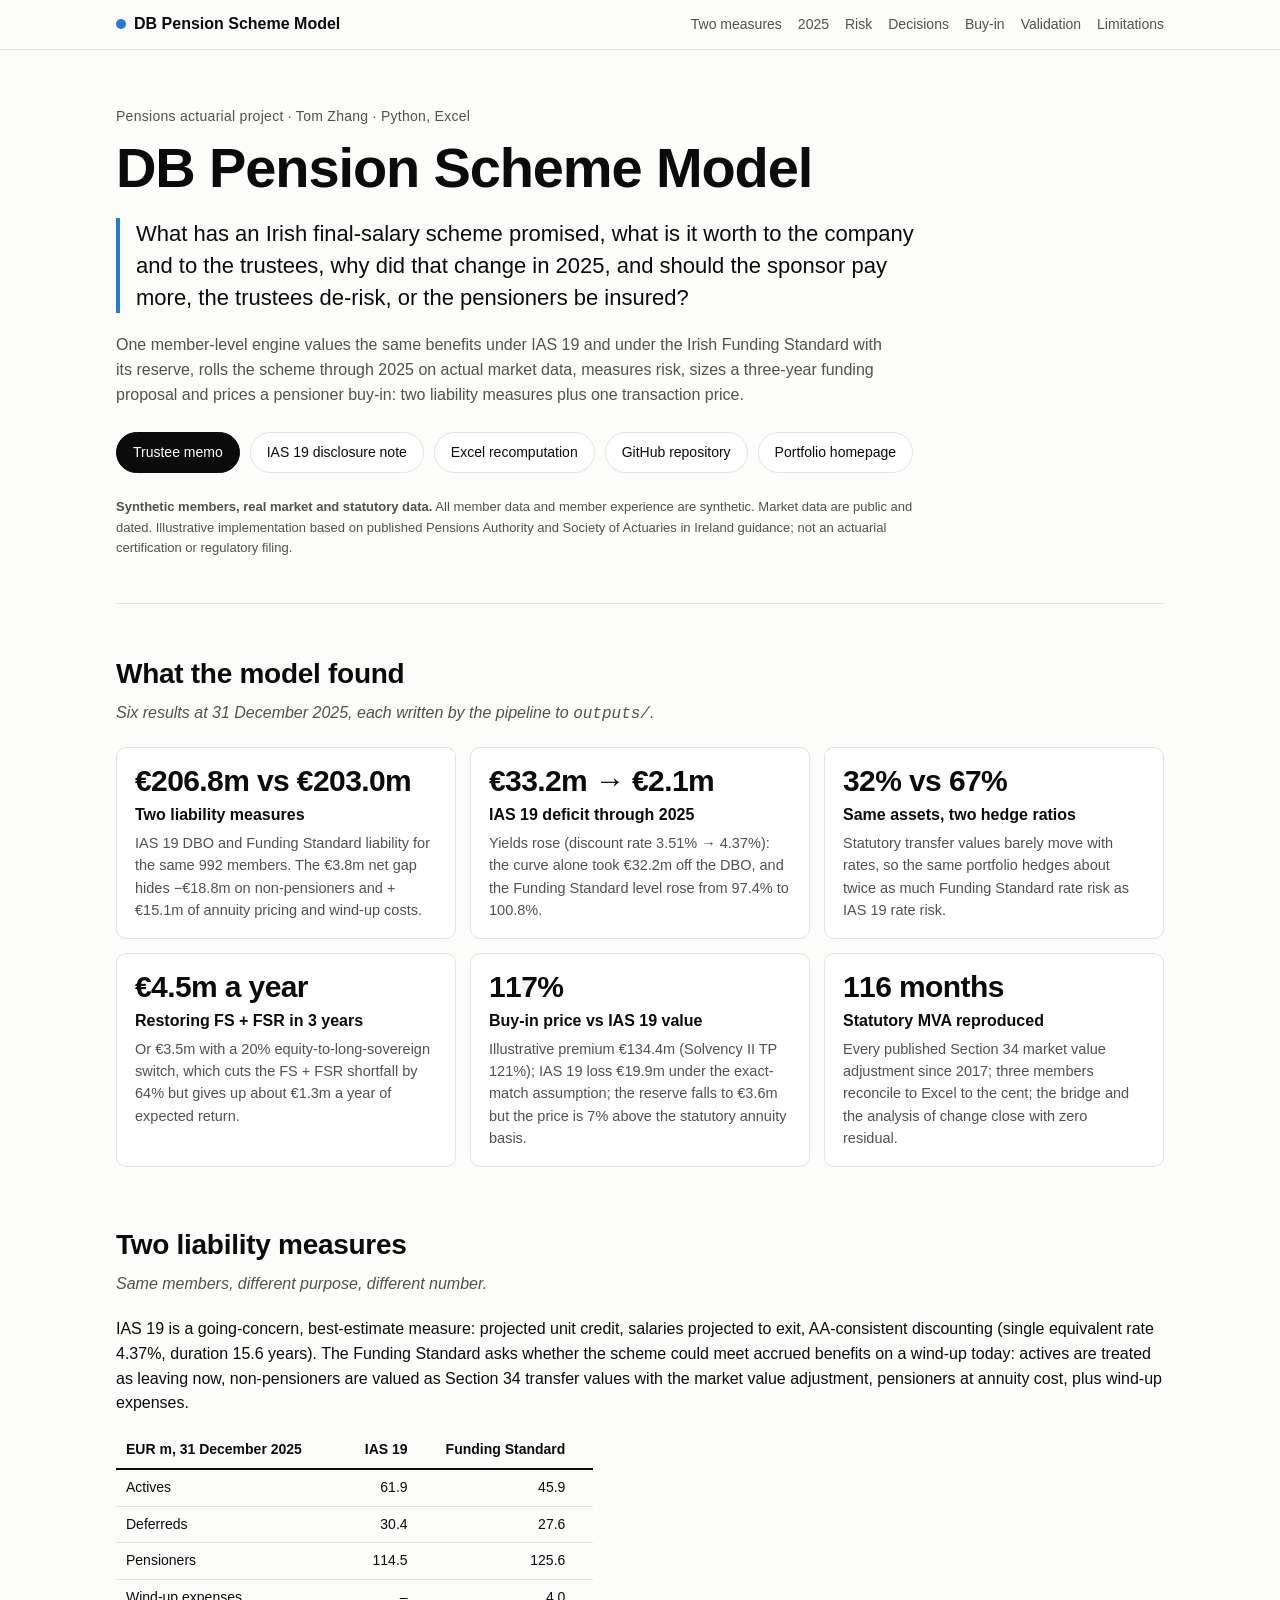
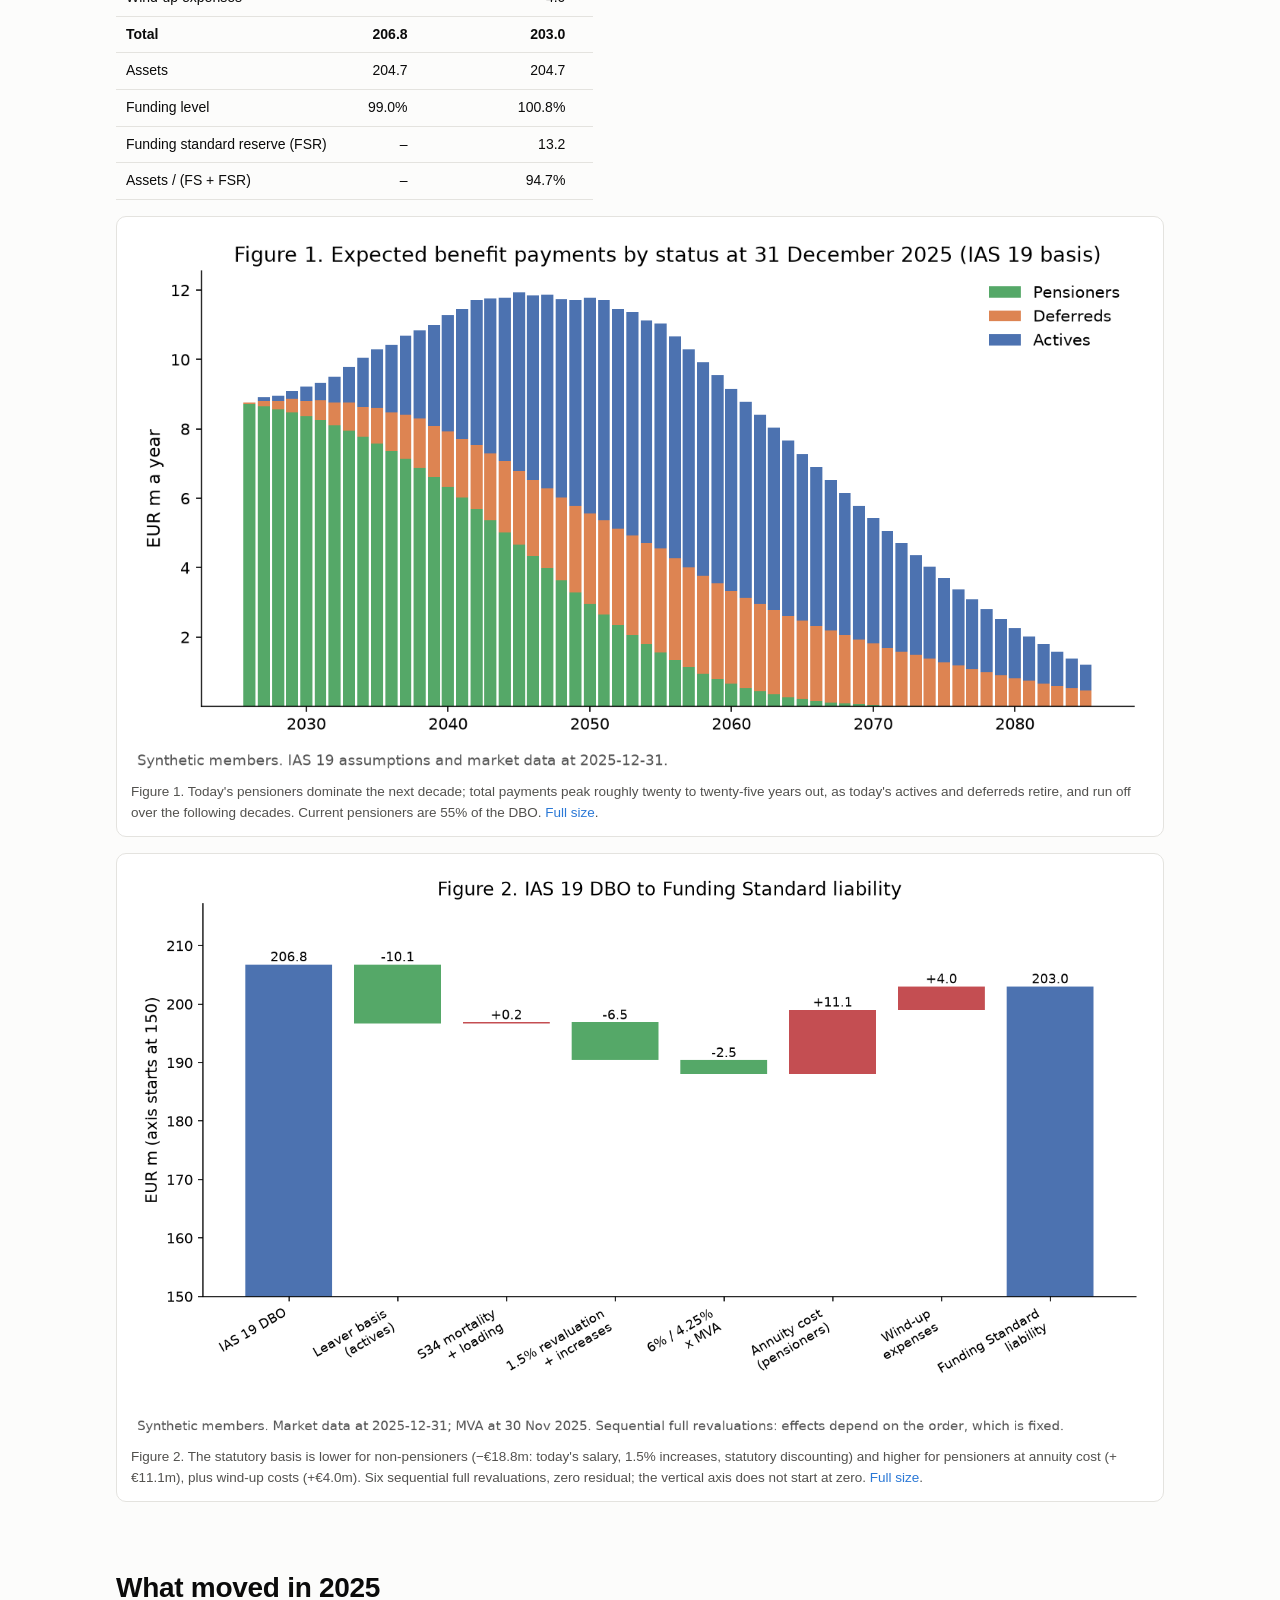
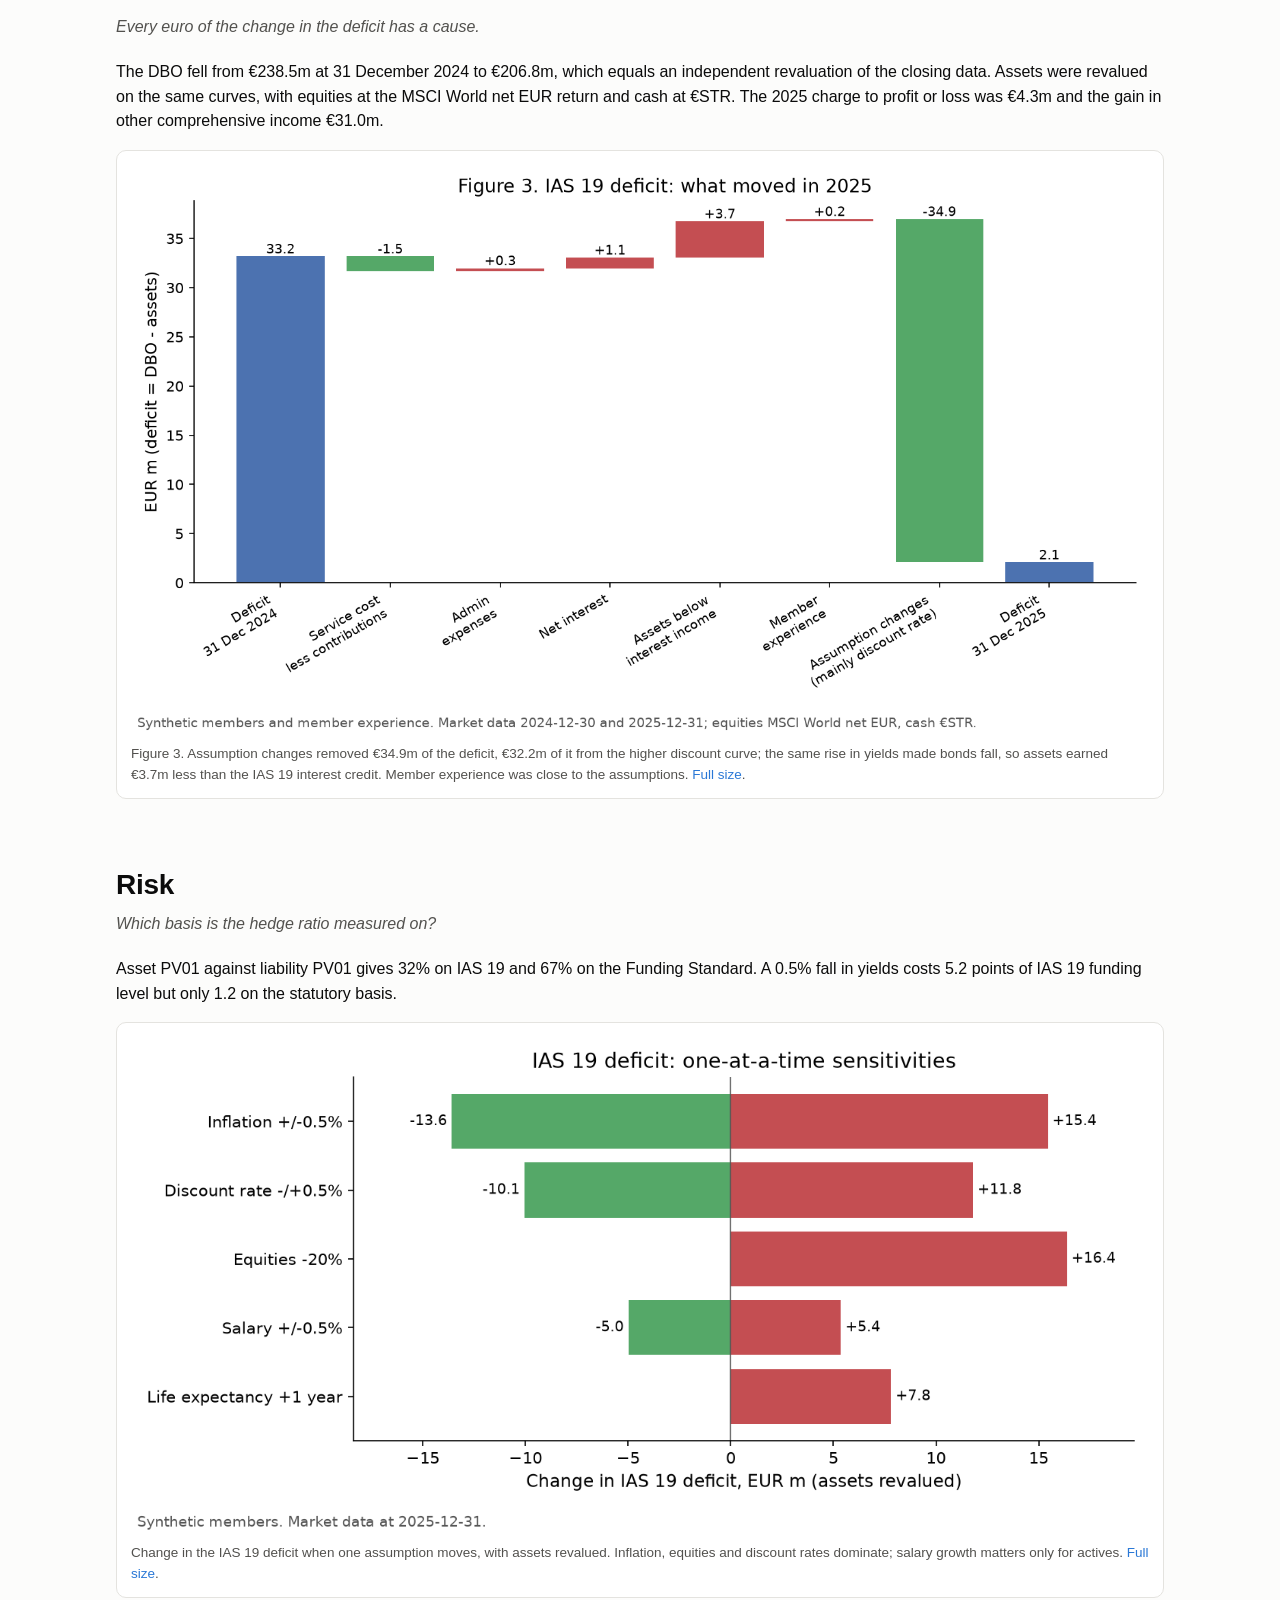
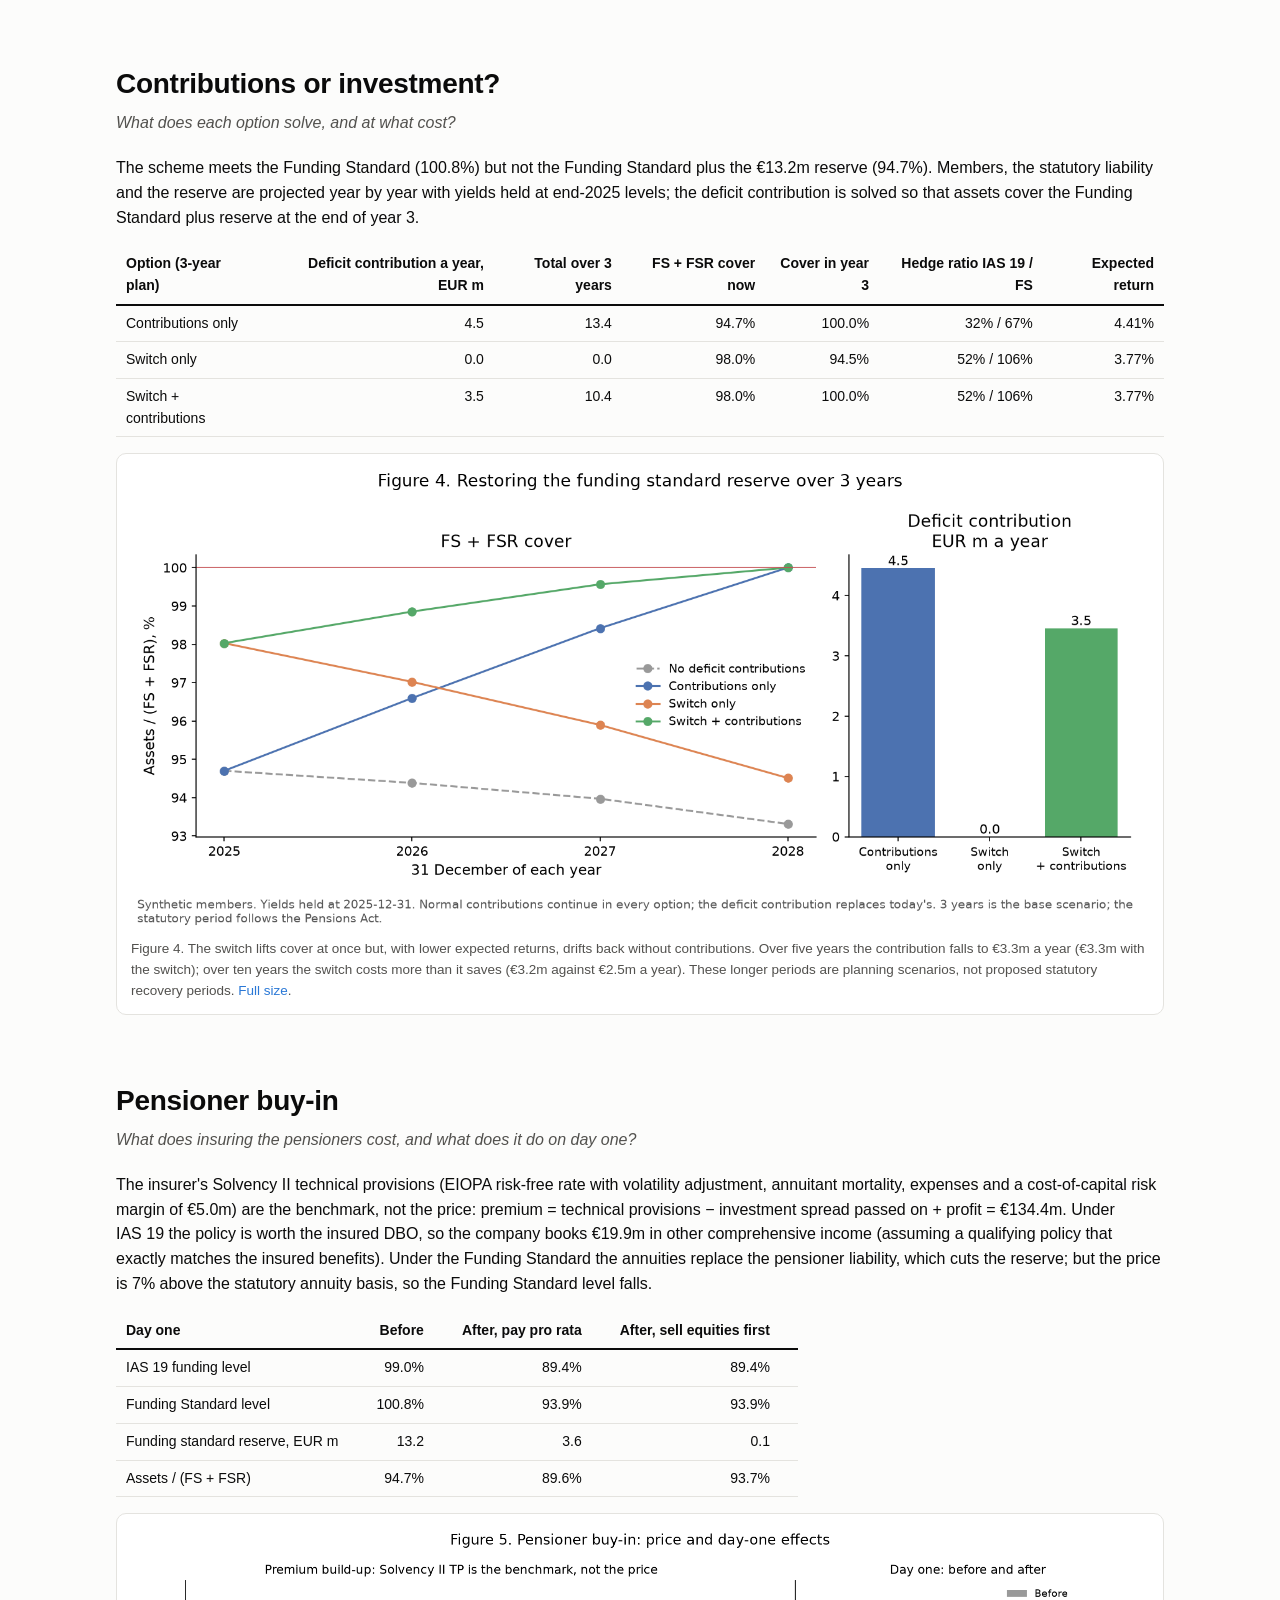
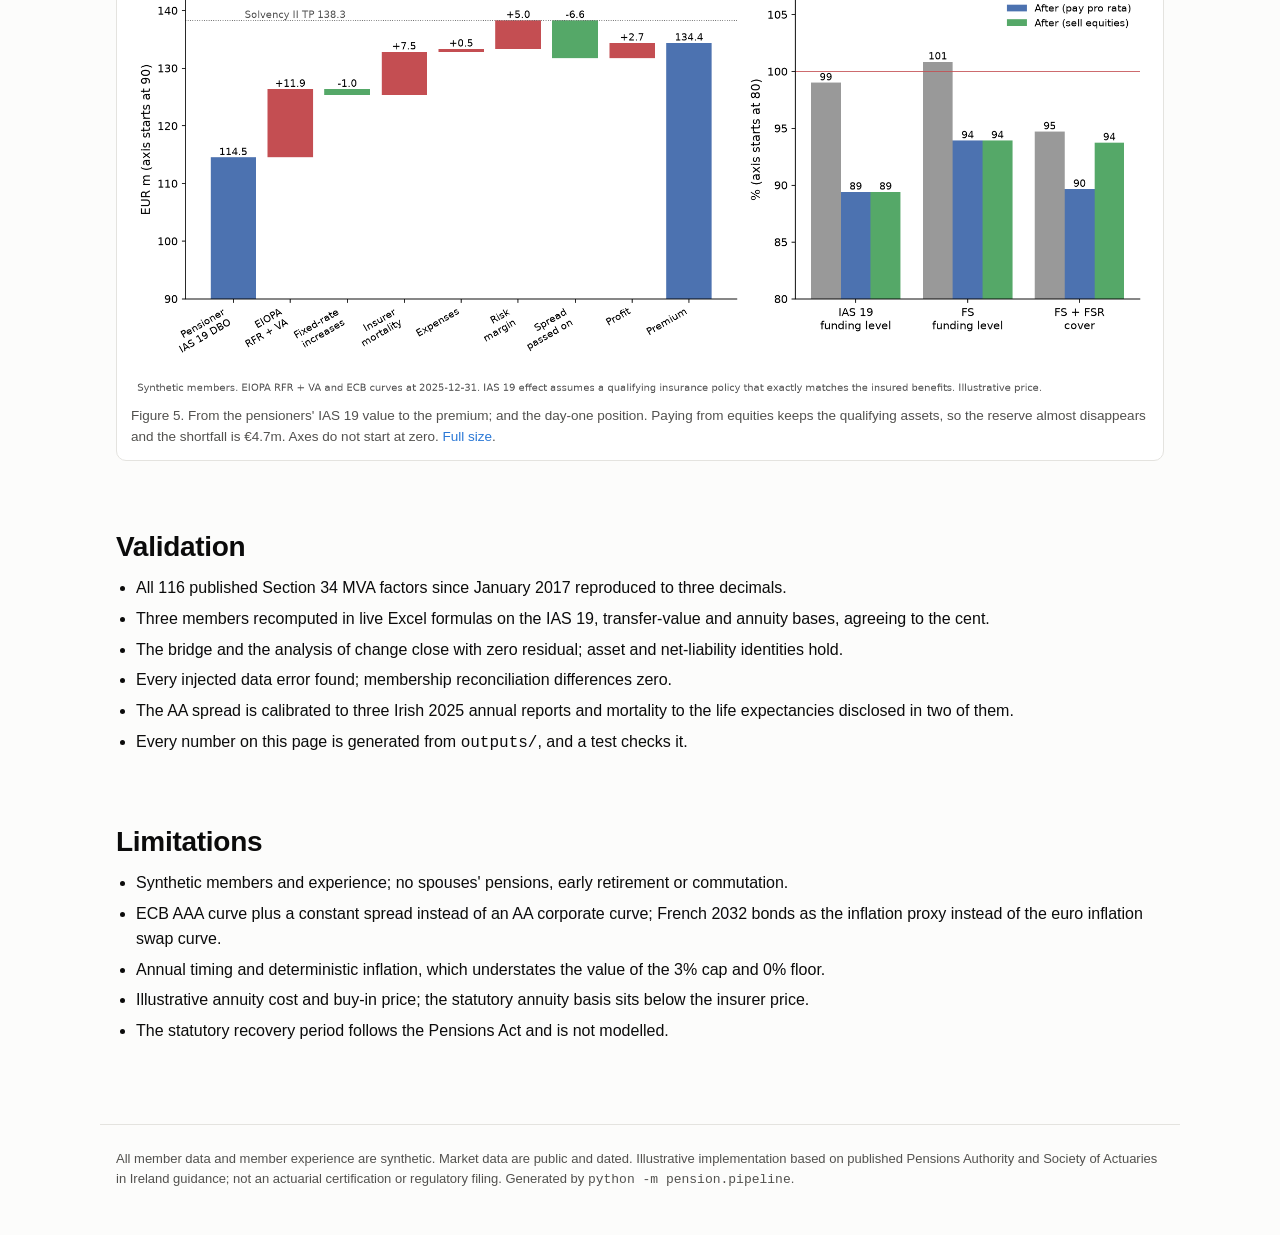
==== commit b8ec35fd: "Page: author in the header, as on the life project page Co-Authored-By: Claude Opus 5.5 <noreply@ant" ====
--- a/docs/index.html
+++ b/docs/index.html
@@ -31,7 +31,7 @@
 </header>
 <main id="top">
   <section class="hero" aria-labelledby="title">
-    <p class="eyebrow">Pensions actuarial project · Python, Excel</p>
+    <p class="eyebrow">Pensions actuarial project · Tom Zhang · Python, Excel</p>
     <h1 id="title">DB Pension Scheme Model</h1>
     <p class="question">What has an Irish final-salary scheme promised, what is it worth to the company and to the trustees, why did that change in 2025, and should the sponsor pay more, the trustees de-risk, or the pensioners be insured?</p>
     <p class="lede">One member-level engine values the same benefits under IAS&nbsp;19 and under the Irish Funding Standard with its reserve, rolls the scheme through 2025 on actual market data, measures risk, sizes a three-year funding proposal and prices a pensioner buy-in: two liability measures plus one transaction price.</p>
